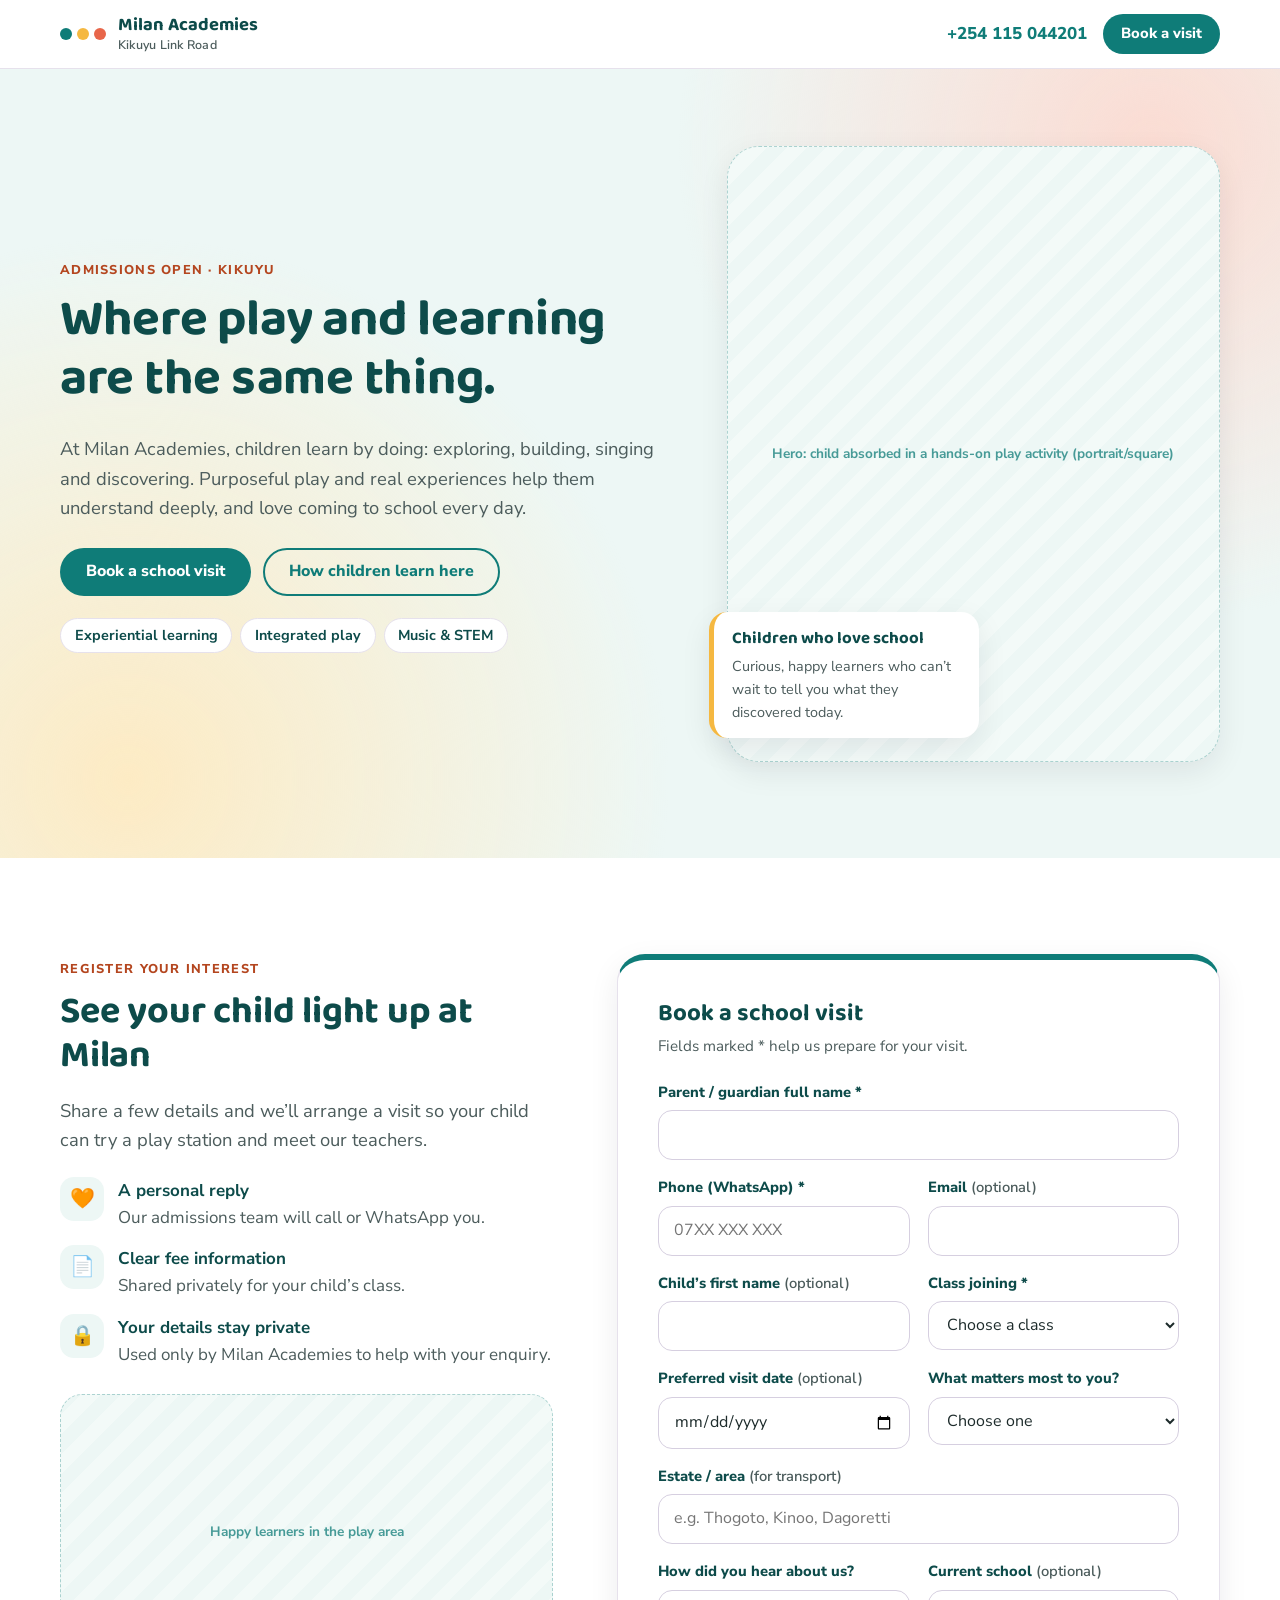
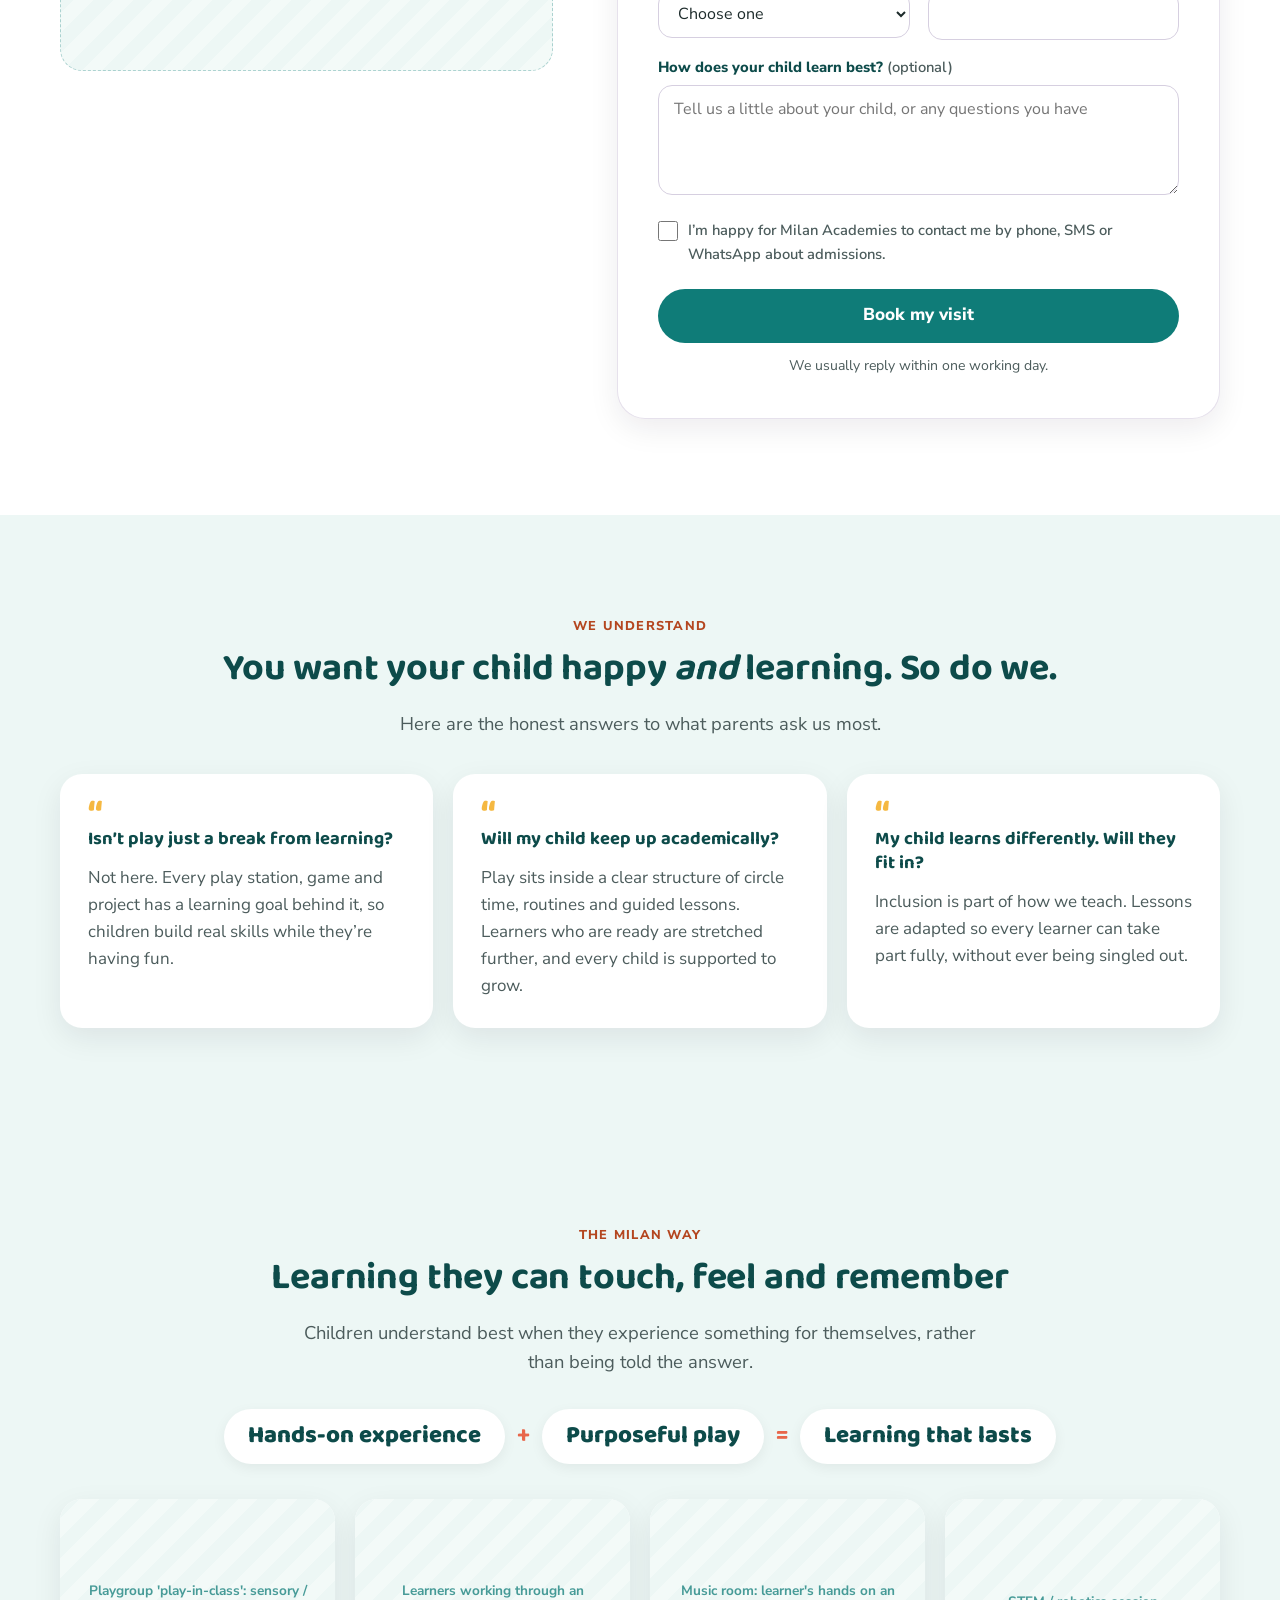
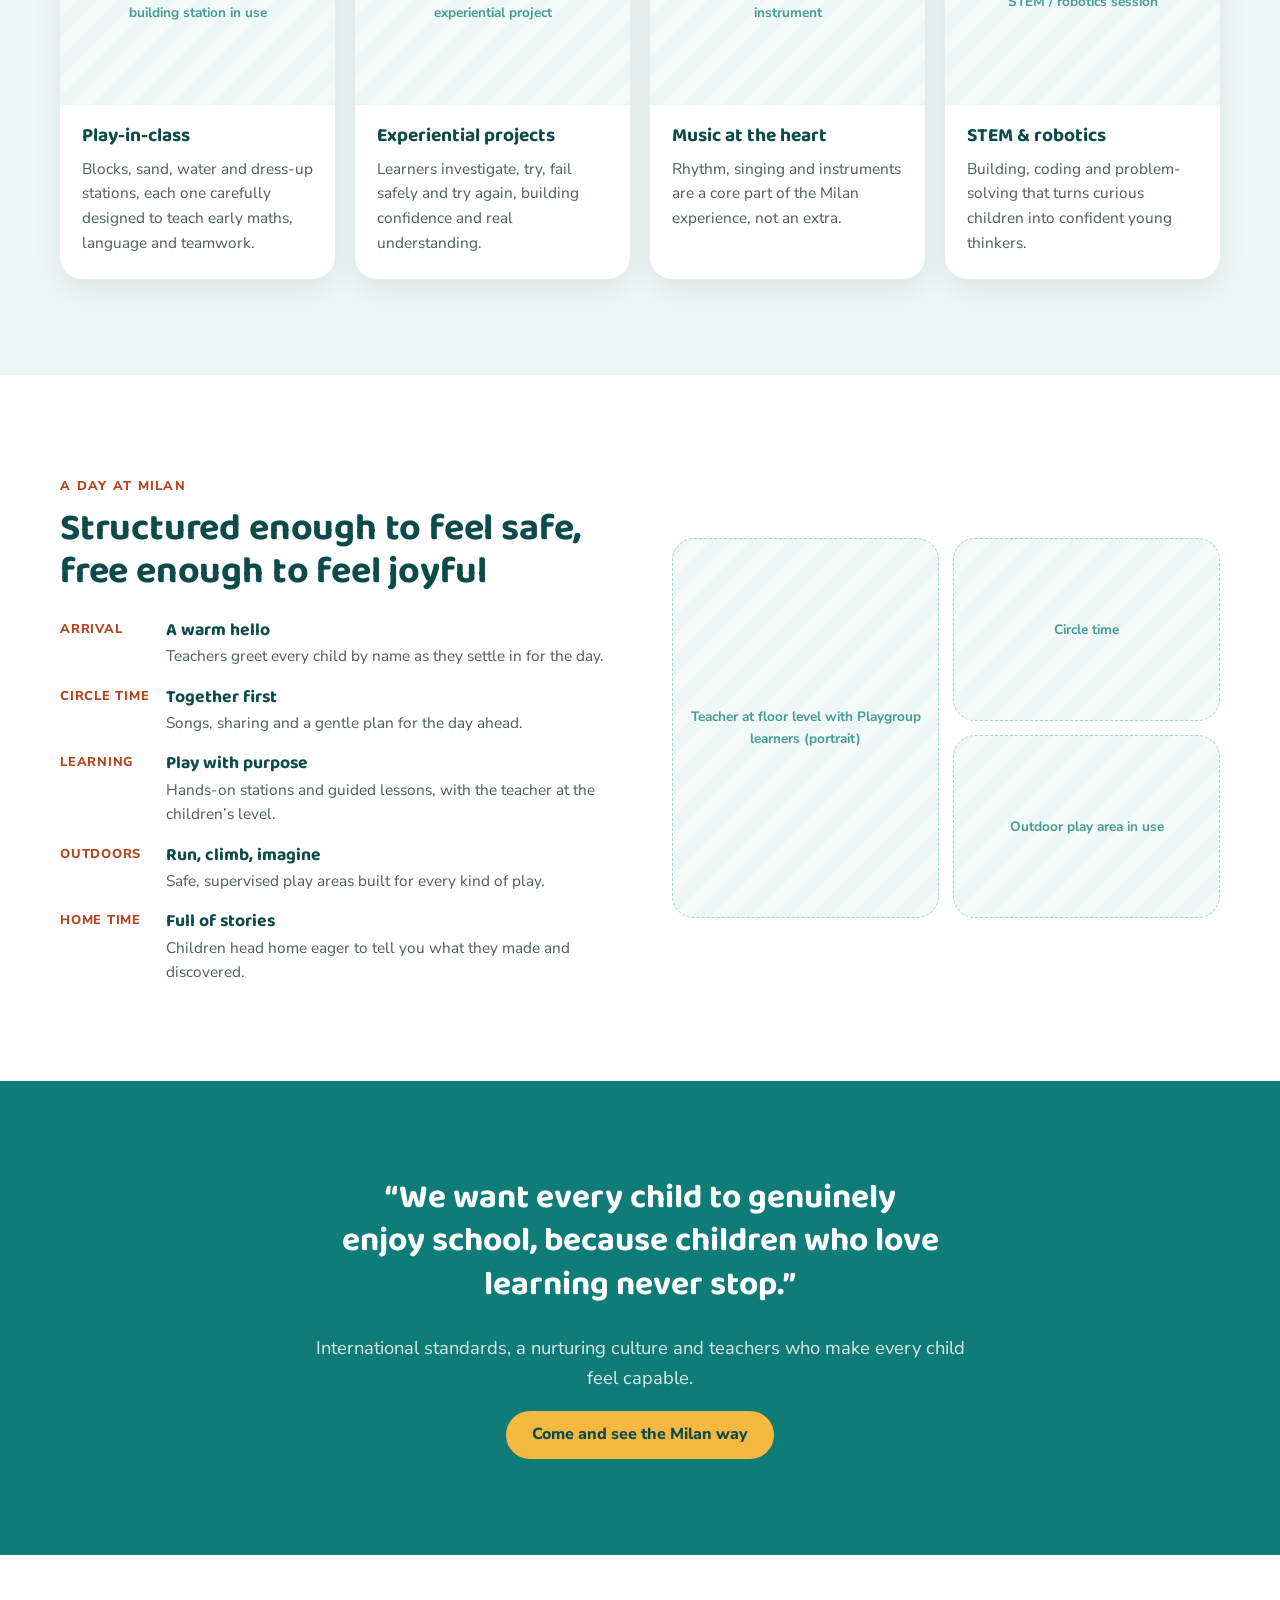
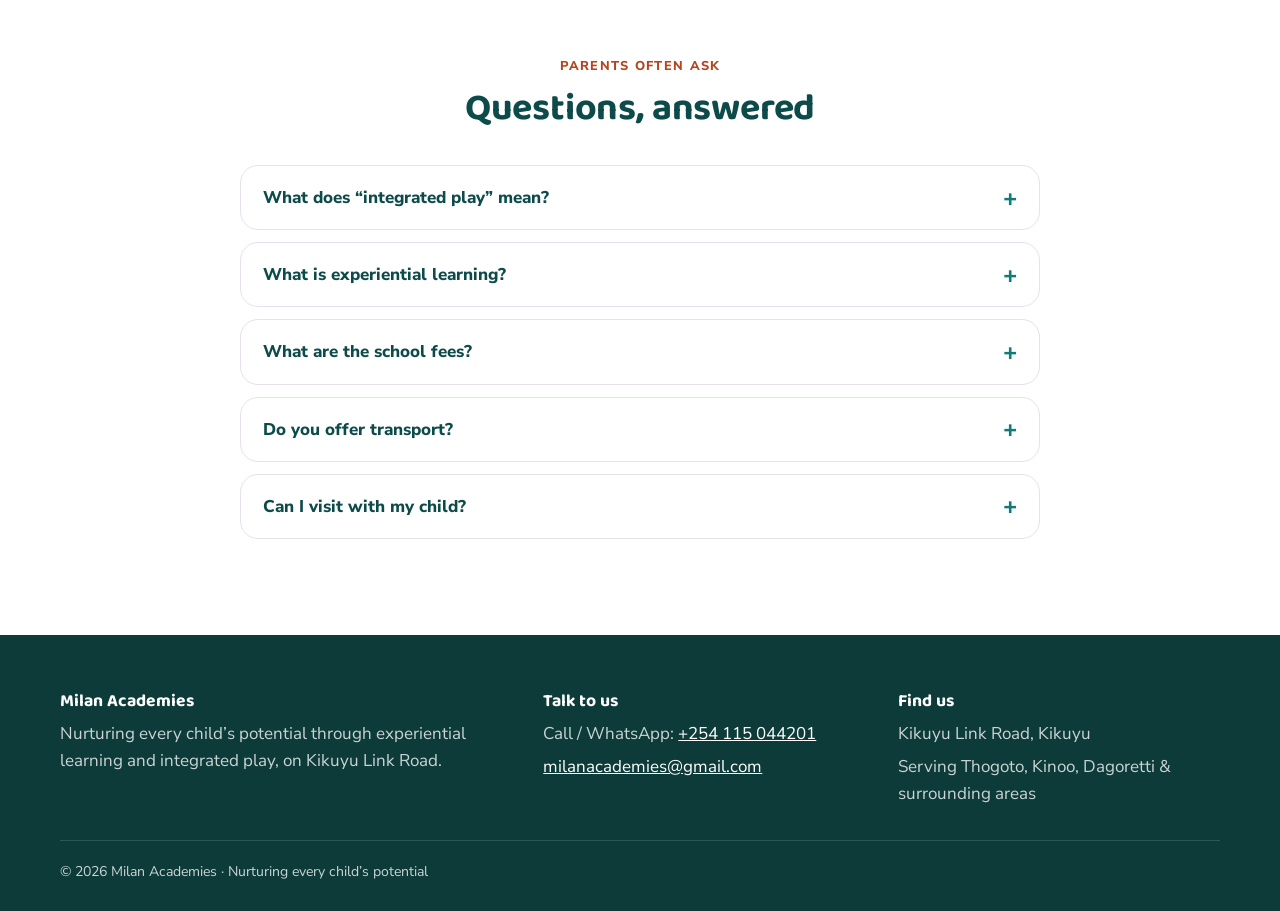
==== index.html @ 1c3ee59c "Add admissions landing and thank-you pages with Netlify Forms Landing page, thank-you page, shared s" ====
<!doctype html>
<html lang="en">
<head>
<meta charset="utf-8">
<meta name="viewport" content="width=device-width, initial-scale=1">
<title>Milan Academies Admissions</title>
<meta name="description" content="Milan Academies, Kikuyu: experiential learning and integrated play that help every child understand deeply and love school. Register your interest and book a visit.">
<meta property="og:title" content="Milan Academies · Where play and learning are the same thing">
<meta property="og:description" content="Hands-on, experiential learning, purposeful play, music and STEM in a safe, caring school on Kikuyu Link Road. Admissions open.">
<meta property="og:image" content="images/hero.jpg">
<link rel="preconnect" href="https://fonts.googleapis.com">
<link rel="preconnect" href="https://fonts.gstatic.com" crossorigin>
<link href="https://fonts.googleapis.com/css2?family=Baloo+2:wght@600;700;800&family=Nunito+Sans:wght@400;600;700;800&display=swap" rel="stylesheet">
<link rel="stylesheet" href="assets/landing.css">
<style>
  /* PROVISIONAL palette (no official Milan brand colours on file): calm teal + sunshine + coral.
     Swap these tokens once the school confirms its colours. */
  :root {
    --brand: #0F7C78; --brand-ink: #0D4B4A; --on-brand: #fff;
    --accent: #F5B841; --accent-ink: #B4461F; --on-accent: #0D4B4A;
    --coral: #E8664A;
    --soft: #EDF7F5; --hero-bg: radial-gradient(circle at 10% 90%, #FDEBC4 0, transparent 40%), radial-gradient(circle at 90% 10%, #FBDCD3 0, transparent 35%), #EDF7F5;
    --text: #1d2b2b; --muted: #4c5c5c; --foot-bg: #0d3b3a;
    --font-head: "Baloo 2", system-ui, sans-serif; --font-body: "Nunito Sans", system-ui, sans-serif;
  }
  h1, h2 { letter-spacing: -.005em; }
  .dots { display: flex; gap: 5px; }
  .dots i { width: 12px; height: 12px; border-radius: 50%; }
  .dots i:nth-child(1) { background: var(--brand); } .dots i:nth-child(2) { background: var(--accent); } .dots i:nth-child(3) { background: var(--coral); }
  .play-equation { display: flex; flex-wrap: wrap; align-items: center; justify-content: center; gap: 12px; margin: 2rem 0 0; font-family: var(--font-head); font-weight: 800; font-size: clamp(1.1rem, 2.4vw, 1.5rem); color: var(--brand-ink); }
  .play-equation span { background: #fff; border-radius: 999px; padding: .35em 1em; box-shadow: 0 4px 14px rgba(0,0,0,.06); }
  .play-equation b { color: var(--coral); }
  .day-list { list-style: none; padding: 0; margin: 1.4rem 0 0; display: grid; gap: 14px; }
  .day-list li { display: grid; grid-template-columns: 92px 1fr; gap: 14px; align-items: start; }
  .day-list .when { font-weight: 800; font-size: .8rem; letter-spacing: .06em; text-transform: uppercase; color: var(--accent-ink); padding-top: 3px; }
  .day-list strong { display: block; color: var(--brand-ink); font-family: var(--font-head); font-size: 1.1rem; }
  .day-list p { margin: 0; color: var(--muted); font-size: .96rem; }
</style>
<script>
  window.LANDING = {
    school: "Milan Academies",
    whatsapp: "254115044201",
    waIntro: "Hello Milan Academies, I have just registered my interest on your website and would like to book a school visit.",
    formEndpoint: "",          // optional: also copy each enquiry to a Google Sheet / Privyr webhook (Netlify Forms already stores them)
    metaPixelId: "",           // paste the Milan Meta Pixel ID here
    thankYouUrl: "thank-you.html",   // registrations go here after submitting
    campaign: "MILAN_LEAD_IF_AllSchool_PROS_OCT26"
  };
</script>
</head>
<body class="form-first">
<header class="topbar">
  <div class="wrap">
    <a class="brandmark" href="#top" aria-label="Milan Academies home">
      <!-- Replace with the official logo: <img src="images/logo.png" alt="Milan Academies"> -->
      <span class="dots" aria-hidden="true"><i></i><i></i><i></i></span>
      <span class="name">Milan Academies<small>Kikuyu Link Road</small></span>
    </a>
    <div class="top-actions">
      <a class="top-phone" href="tel:+254115044201">+254 115 044201</a>
      <a class="btn btn-primary btn-small" href="#register">Book a visit</a>
    </div>
  </div>
</header>

<main id="top">
  <!-- HERO -->
  <section class="hero">
    <div class="wrap hero-grid">
      <div>
        <span class="eyebrow">Admissions open · Kikuyu</span>
        <h1>Where play and learning are the same thing.</h1>
        <p class="lead">At Milan Academies, children learn by doing: exploring, building, singing and discovering. Purposeful play and real experiences help them understand deeply, and love coming to school every day.</p>
        <div class="hero-ctas">
          <a class="btn btn-primary" href="#register">Book a school visit</a>
          <a class="btn btn-ghost" href="#approach">How children learn here</a>
        </div>
        <ul class="chips">
          <li>Experiential learning</li>
          <li>Integrated play</li>
          <li>Music &amp; STEM</li>
        </ul>
      </div>
      <div class="hero-media">
        <figure class="slot" data-slot="hero" data-label="Hero: child absorbed in a hands-on play activity (portrait/square)"></figure>
        <div class="hero-badge"><strong>Children who love school</strong>Curious, happy learners who can’t wait to tell you what they discovered today.</div>
      </div>
    </div>
  </section>

  <!-- REGISTER -->
  <section class="register" id="register">
    <div class="wrap register-grid">
      <div class="register-aside">
        <span class="eyebrow">Register your interest</span>
        <h2>See your child light up at Milan</h2>
        <p class="lead">Share a few details and we’ll arrange a visit so your child can try a play station and meet our teachers.</p>
        <ul class="assure">
          <li><span class="ic">🧡</span><div><b>A personal reply</b>Our admissions team will call or WhatsApp you.</div></li>
          <li><span class="ic">📄</span><div><b>Clear fee information</b>Shared privately for your child’s class.</div></li>
          <li><span class="ic">🔒</span><div><b>Your details stay private</b>Used only by Milan Academies to help with your enquiry.</div></li>
        </ul>
        <figure class="slot slot-wide" data-slot="register-side" data-label="Happy learners in the play area"></figure>
      </div>

      <div class="form-card">
        <form name="milan-admissions" method="POST" action="/thank-you.html" data-netlify="true" netlify-honeypot="website" data-register novalidate>
          <input type="hidden" name="form-name" value="milan-admissions">
          <input type="hidden" name="campaign">
          <input type="hidden" name="page_url">
          <input type="hidden" name="utm_source">
          <input type="hidden" name="utm_medium">
          <input type="hidden" name="utm_campaign">
          <input type="hidden" name="utm_content">
          <input type="hidden" name="utm_term">
          <input type="hidden" name="fbclid">
          <h3>Book a school visit</h3>
          <p class="sub">Fields marked * help us prepare for your visit.</p>
          <div class="fgrid">
            <div class="field full">
              <label for="parent_name">Parent / guardian full name *</label>
              <input id="parent_name" name="parent_name" type="text" autocomplete="name" required data-summary="Parent">
              <div class="err">Please tell us your name.</div>
            </div>
            <div class="field">
              <label for="phone">Phone (WhatsApp) *</label>
              <input id="phone" name="phone" type="tel" autocomplete="tel" placeholder="07XX XXX XXX" required data-summary="Phone">
              <div class="err">Please enter a valid phone number.</div>
            </div>
            <div class="field">
              <label for="email">Email <span class="opt">(optional)</span></label>
              <input id="email" name="email" type="email" autocomplete="email">
              <div class="err">Please check your email address.</div>
            </div>
            <div class="field">
              <label for="child_name">Child’s first name <span class="opt">(optional)</span></label>
              <input id="child_name" name="child_name" type="text" data-summary="Child">
            </div>
            <div class="field">
              <label for="grade">Class joining *</label>
              <select id="grade" name="grade" required data-summary="Class">
                <option value="">Choose a class</option>
                <optgroup label="Early Years"><option>Playgroup</option><option>PP1</option><option>PP2</option></optgroup>
                <optgroup label="Primary"><option>Grade 1</option><option>Grade 2</option><option>Grade 3</option><option>Grade 4</option><option>Grade 5</option><option>Grade 6</option></optgroup>
                <option>Not sure yet, please advise</option>
              </select>
              <div class="err">Please choose a class.</div>
            </div>
            <div class="field">
              <label for="visit_date">Preferred visit date <span class="opt">(optional)</span></label>
              <input id="visit_date" name="visit_date" type="date" data-summary="Visit date">
            </div>
            <div class="field">
              <label for="interest">What matters most to you?</label>
              <select id="interest" name="interest" data-summary="Interested in">
                <option value="">Choose one</option>
                <option>Play-based early years</option><option>Experiential learning</option><option>Music</option><option>STEM &amp; robotics</option><option>Inclusion &amp; support</option><option>Stretching an advanced learner</option>
              </select>
            </div>
            <div class="field full">
              <label for="area">Estate / area <span class="opt">(for transport)</span></label>
              <input id="area" name="area" type="text" placeholder="e.g. Thogoto, Kinoo, Dagoretti" data-summary="Area">
            </div>
            <div class="field">
              <label for="heard">How did you hear about us?</label>
              <select id="heard" name="heard"><option value="">Choose one</option><option>Facebook</option><option>Instagram</option><option>WhatsApp</option><option>A friend or family</option><option>Drove past the school</option><option>Other</option></select>
            </div>
            <div class="field">
              <label for="current_school">Current school <span class="opt">(optional)</span></label>
              <input id="current_school" name="current_school" type="text">
            </div>
            <div class="field full">
              <label for="notes">How does your child learn best? <span class="opt">(optional)</span></label>
              <textarea id="notes" name="notes" placeholder="Tell us a little about your child, or any questions you have"></textarea>
            </div>
            <div class="hp" aria-hidden="true"><label>Leave empty<input type="text" name="website" tabindex="-1" autocomplete="off"></label></div>
            <div class="field full">
              <label class="consent"><input type="checkbox" name="consent" value="yes" required> <span>I’m happy for Milan Academies to contact me by phone, SMS or WhatsApp about admissions.</span></label>
              <div class="err">Please tick this so we can get back to you.</div>
            </div>
            <div class="full">
              <button class="btn btn-primary" type="submit">Book my visit</button>
              <p class="form-note">We usually reply within one working day.</p>
            </div>
          </div>
        </form>
        <div class="thanks" role="status">
          <div class="big">🌟</div>
          <h3>Thank you<span data-thanks-name></span>!</h3>
          <p>Your details have reached Milan Academies. Our admissions team will call or WhatsApp you soon to arrange your visit.</p>
          <p>Prefer to chat right away?</p>
          <a class="btn btn-wa" data-wa-continue href="https://wa.me/254115044201" target="_blank" rel="noopener">Continue on WhatsApp</a>
        </div>
      </div>
    </div>
  </section>

  <!-- WE HEAR YOU -->
  <section class="hear">
    <div class="wrap">
      <div class="center">
        <span class="eyebrow">We understand</span>
        <h2>You want your child happy <em>and</em> learning. So do we.</h2>
        <p class="lead">Here are the honest answers to what parents ask us most.</p>
      </div>
      <div class="hear-grid">
        <div class="worry">
          <div class="q">Isn’t play just a break from learning?</div>
          <p>Not here. Every play station, game and project has a learning goal behind it, so children build real skills while they’re having fun.</p>
        </div>
        <div class="worry">
          <div class="q">Will my child keep up academically?</div>
          <p>Play sits inside a clear structure of circle time, routines and guided lessons. Learners who are ready are stretched further, and every child is supported to grow.</p>
        </div>
        <div class="worry">
          <div class="q">My child learns differently. Will they fit in?</div>
          <p>Inclusion is part of how we teach. Lessons are adapted so every learner can take part fully, without ever being singled out.</p>
        </div>
      </div>
    </div>
  </section>

  <!-- APPROACH -->
  <section class="features" id="approach">
    <div class="wrap">
      <div class="center">
        <span class="eyebrow">The Milan way</span>
        <h2>Learning they can touch, feel and remember</h2>
        <p class="lead">Children understand best when they experience something for themselves, rather than being told the answer.</p>
        <div class="play-equation"><span>Hands-on experience</span><b>+</b><span>Purposeful play</span><b>=</b><span>Learning that lasts</span></div>
      </div>
      <div class="feature-grid" style="--cols:4">
        <article class="feature">
          <figure class="slot" data-slot="feature-play-in-class" data-label="Playgroup 'play-in-class': sensory / building station in use"></figure>
          <div class="body"><h3>Play-in-class</h3><p>Blocks, sand, water and dress-up stations, each one carefully designed to teach early maths, language and teamwork.</p></div>
        </article>
        <article class="feature">
          <figure class="slot" data-slot="feature-experiential" data-label="Learners working through an experiential project"></figure>
          <div class="body"><h3>Experiential projects</h3><p>Learners investigate, try, fail safely and try again, building confidence and real understanding.</p></div>
        </article>
        <article class="feature">
          <figure class="slot" data-slot="feature-music" data-label="Music room: learner's hands on an instrument"></figure>
          <div class="body"><h3>Music at the heart</h3><p>Rhythm, singing and instruments are a core part of the Milan experience, not an extra.</p></div>
        </article>
        <article class="feature">
          <figure class="slot" data-slot="feature-stem" data-label="STEM / robotics session"></figure>
          <div class="body"><h3>STEM &amp; robotics</h3><p>Building, coding and problem-solving that turns curious children into confident young thinkers.</p></div>
        </article>
      </div>
    </div>
  </section>

  <!-- A DAY AT MILAN -->
  <section>
    <div class="wrap split">
      <div>
        <span class="eyebrow">A day at Milan</span>
        <h2>Structured enough to feel safe, free enough to feel joyful</h2>
        <ul class="day-list">
          <li><span class="when">Arrival</span><div><strong>A warm hello</strong><p>Teachers greet every child by name as they settle in for the day.</p></div></li>
          <li><span class="when">Circle time</span><div><strong>Together first</strong><p>Songs, sharing and a gentle plan for the day ahead.</p></div></li>
          <li><span class="when">Learning</span><div><strong>Play with purpose</strong><p>Hands-on stations and guided lessons, with the teacher at the children’s level.</p></div></li>
          <li><span class="when">Outdoors</span><div><strong>Run, climb, imagine</strong><p>Safe, supervised play areas built for every kind of play.</p></div></li>
          <li><span class="when">Home time</span><div><strong>Full of stories</strong><p>Children head home eager to tell you what they made and discovered.</p></div></li>
        </ul>
      </div>
      <div class="mosaic">
        <figure class="slot" data-slot="day-teacher-floor" data-label="Teacher at floor level with Playgroup learners (portrait)"></figure>
        <figure class="slot" data-slot="day-circle" data-label="Circle time"></figure>
        <figure class="slot" data-slot="day-outdoor" data-label="Outdoor play area in use"></figure>
      </div>
    </div>
  </section>

  <!-- TRUST BAND -->
  <section class="band center">
    <div class="wrap">
      <p class="promise">“We want every child to genuinely enjoy school, because children who love learning never stop.”</p>
      <p class="lead" style="margin-inline:auto">International standards, a nurturing culture and teachers who make every child feel capable.</p>
      <a class="btn btn-accent" href="#register">Come and see the Milan way</a>
    </div>
  </section>

  <!-- FAQ -->
  <section>
    <div class="wrap">
      <div class="center"><span class="eyebrow">Parents often ask</span><h2>Questions, answered</h2></div>
      <div class="faq">
        <details><summary>What does “integrated play” mean?</summary><p>Play isn’t separate from lessons. It’s how lessons happen, especially in the early years. A sand table teaches measuring, a building corner teaches shapes and teamwork, and a pretend shop teaches numbers and language.</p></details>
        <details><summary>What is experiential learning?</summary><p>Learners work through real tasks and projects themselves instead of just being told the answer. They remember more, think more independently and grow in confidence.</p></details>
        <details><summary>What are the school fees?</summary><p>Our fee structure varies by class and is shared directly with parents. Tell us the class your child is joining in the form, or call/WhatsApp +254 115 044201.</p></details>
        <details><summary>Do you offer transport?</summary><p>Share your estate in Thogoto, Kinoo, Dagoretti or nearby, and we’ll confirm whether our transport covers your route, plus the charges.</p></details>
        <details><summary>Can I visit with my child?</summary><p>Yes, please do! Choose a date in the form or call +254 115 044201. Your child is welcome to join a play station while you talk with our teachers.</p></details>
      </div>
    </div>
  </section>
</main>

<footer class="foot">
  <div class="wrap foot-grid">
    <div>
      <h3>Milan Academies</h3>
      <p>Nurturing every child’s potential through experiential learning and integrated play, on Kikuyu Link Road.</p>
    </div>
    <div>
      <h3>Talk to us</h3>
      <ul>
        <li>Call / WhatsApp: <a href="tel:+254115044201">+254 115 044201</a></li>
        <li><a href="mailto:milanacademies@gmail.com">milanacademies@gmail.com</a></li>
      </ul>
    </div>
    <div>
      <h3>Find us</h3>
      <ul>
        <li>Kikuyu Link Road, Kikuyu</li>
        <li>Serving Thogoto, Kinoo, Dagoretti &amp; surrounding areas</li>
      </ul>
    </div>
  </div>
  <div class="wrap small">© <span data-year></span> Milan Academies · Nurturing every child’s potential</div>
</footer>

<div class="sticky-cta">
  <a class="btn btn-wa" href="https://wa.me/254115044201?text=Hello%20Milan%20Academies%2C%20I%27d%20like%20to%20ask%20about%20admissions" target="_blank" rel="noopener">WhatsApp</a>
  <a class="btn btn-primary" href="#register">Book a visit</a>
</div>

<script src="assets/landing.js"></script>
</body>
</html>
---- assets/landing.css ----
/* =========================================================
   SCHOOL ADMISSIONS LANDING — SHARED STYLES
   Each page sets its own palette tokens in a <style> block;
   the values below are only fallbacks.
   ========================================================= */
:root {
  --brand: #1f4e79; --brand-ink: #12304b; --on-brand: #fff;
  --accent: #f2b33d; --accent-ink: #8a5a00; --on-accent: #12304b;
  --soft: #f1f5f9; --hero-bg: var(--soft);
  --text: #1f2933; --muted: #52606d; --foot-bg: #12304b;
  --wa: #1fa855; --wa-ink: #fff;
  --line: #e6e1ec; --danger: #c0392b;
  --radius: 22px; --shadow: 0 10px 30px rgba(20, 10, 40, .08);
  --font-head: Georgia, serif; --font-body: system-ui, sans-serif;
}

*, *::before, *::after { box-sizing: border-box; }
html { scroll-behavior: smooth; -webkit-text-size-adjust: 100%; }
body {
  margin: 0; background: #fff; color: var(--text);
  font: 400 1.0625rem/1.6 var(--font-body);
}
img { max-width: 100%; display: block; }
a { color: var(--brand); }
h1, h2, h3 { font-family: var(--font-head); color: var(--brand-ink); line-height: 1.15; margin: 0 0 .5em; }
h1 { font-size: clamp(2rem, 5vw, 3.2rem); }
h2 { font-size: clamp(1.6rem, 3.6vw, 2.35rem); }
h3 { font-size: 1.2rem; }
p { margin: 0 0 1em; }
[hidden] { display: none !important; }
:focus-visible { outline: 3px solid var(--accent); outline-offset: 2px; }

.wrap { width: min(1160px, 100% - 32px); margin-inline: auto; }
section { padding: clamp(56px, 8vw, 96px) 0; }
.center { text-align: center; }
.center .lead { margin-inline: auto; }
.eyebrow {
  display: inline-block; margin-bottom: .8rem;
  font: 800 .8rem/1.2 var(--font-body); letter-spacing: .1em; text-transform: uppercase;
  color: var(--accent-ink);
}
.lead { font-size: 1.15rem; color: var(--muted); max-width: 62ch; }
.small { font-size: .88rem; }

/* ---------- Buttons ---------- */
.btn {
  display: inline-flex; align-items: center; justify-content: center; gap: .5em;
  min-height: 48px; padding: .75em 1.5em; border: 2px solid transparent; border-radius: 999px;
  font: 800 1rem/1.2 var(--font-body); text-decoration: none; cursor: pointer;
  transition: transform .15s ease, box-shadow .15s ease, background-color .15s ease;
}
.btn:hover { transform: translateY(-1px); box-shadow: 0 6px 18px rgba(0,0,0,.12); }
.btn:disabled { opacity: .65; cursor: progress; transform: none; box-shadow: none; }
.btn-primary { background: var(--brand); color: var(--on-brand); }
.btn-primary:hover { background: var(--brand-ink); }
.btn-accent { background: var(--accent); color: var(--on-accent); }
.btn-ghost { background: transparent; color: var(--brand); border-color: currentColor; }
.btn-wa { background: var(--wa); color: var(--wa-ink); }
.btn-wa::before {
  content: ""; width: 1.15em; height: 1.15em; flex: none;
  background: currentColor;
  -webkit-mask: url("data:image/svg+xml,%3Csvg xmlns='http://www.w3.org/2000/svg' viewBox='0 0 24 24'%3E%3Cpath d='M12 2a10 10 0 0 0-8.6 15.1L2 22l5-1.3A10 10 0 1 0 12 2zm5.3 14.1c-.2.6-1.3 1.2-1.8 1.2-.5.1-1 .1-3.3-.8-2.8-1.1-4.5-3.9-4.7-4.1-.1-.2-1.1-1.5-1.1-2.8s.7-2 1-2.3c.2-.3.5-.3.7-.3h.5c.2 0 .4 0 .6.5l.9 2.1c.1.2.1.4 0 .5l-.4.6-.4.4c-.1.1-.3.3-.1.6.2.3.8 1.3 1.7 2.1 1.2 1 2.1 1.4 2.4 1.5.3.1.5.1.6-.1l.9-1c.2-.3.4-.2.6-.1l2 1c.3.1.5.2.5.3.1.2.1.7-.1 1.3z'/%3E%3C/svg%3E") center / contain no-repeat;
          mask: url("data:image/svg+xml,%3Csvg xmlns='http://www.w3.org/2000/svg' viewBox='0 0 24 24'%3E%3Cpath d='M12 2a10 10 0 0 0-8.6 15.1L2 22l5-1.3A10 10 0 1 0 12 2zm5.3 14.1c-.2.6-1.3 1.2-1.8 1.2-.5.1-1 .1-3.3-.8-2.8-1.1-4.5-3.9-4.7-4.1-.1-.2-1.1-1.5-1.1-2.8s.7-2 1-2.3c.2-.3.5-.3.7-.3h.5c.2 0 .4 0 .6.5l.9 2.1c.1.2.1.4 0 .5l-.4.6-.4.4c-.1.1-.3.3-.1.6.2.3.8 1.3 1.7 2.1 1.2 1 2.1 1.4 2.4 1.5.3.1.5.1.6-.1l.9-1c.2-.3.4-.2.6-.1l2 1c.3.1.5.2.5.3.1.2.1.7-.1 1.3z'/%3E%3C/svg%3E") center / contain no-repeat;
}
.btn-small { min-height: 40px; padding: .5em 1.1em; font-size: .92rem; }

/* ---------- Top bar ---------- */
.topbar {
  position: sticky; top: 0; z-index: 50;
  background: rgba(255,255,255,.94); backdrop-filter: saturate(1.4) blur(8px);
  border-bottom: 1px solid var(--line);
}
.topbar .wrap { display: flex; align-items: center; justify-content: space-between; gap: 16px; min-height: 68px; }
.brandmark { display: flex; align-items: center; gap: 12px; text-decoration: none; color: var(--brand-ink); }
.brandmark img { height: 44px; width: auto; }
.brandmark .name { font: 700 1.15rem/1.1 var(--font-head); }
.brandmark .name small { display: block; margin-top: 3px; font: 600 .78rem/1.2 var(--font-body); color: var(--muted); letter-spacing: .02em; }
.top-actions { display: flex; align-items: center; gap: 16px; }
.top-phone { font-weight: 800; text-decoration: none; white-space: nowrap; }

/* ---------- Hero ---------- */
.hero { background: var(--hero-bg); padding-top: clamp(40px, 6vw, 80px); }
.hero-grid { display: grid; grid-template-columns: 1.1fr .9fr; gap: clamp(28px, 5vw, 64px); align-items: center; }
.hero-ctas { display: flex; flex-wrap: wrap; gap: 12px; margin: 1.6rem 0 1.4rem; }
.chips { list-style: none; padding: 0; margin: 0; display: flex; flex-wrap: wrap; gap: 8px; }
.chips li {
  background: #fff; border: 1px solid var(--line); border-radius: 999px;
  padding: .35em .95em; font-weight: 700; font-size: .9rem; color: var(--brand-ink);
}
.hero-media { position: relative; }
.hero-media .slot { aspect-ratio: 4 / 5; border-radius: 32px; box-shadow: var(--shadow); }
.hero-badge {
  position: absolute; left: -18px; bottom: 24px; max-width: 270px;
  background: #fff; border-radius: 18px; padding: 14px 18px; box-shadow: var(--shadow);
  font-size: .9rem; color: var(--muted); border-left: 5px solid var(--accent);
}
.hero-badge strong { display: block; color: var(--brand-ink); font-family: var(--font-head); font-size: 1.05rem; margin-bottom: 2px; }

/* ---------- Photo slots ---------- */
.slot {
  position: relative; margin: 0; overflow: hidden; border-radius: var(--radius);
  aspect-ratio: 4 / 3; background:
    repeating-linear-gradient(135deg, transparent 0 14px, rgba(255,255,255,.35) 14px 28px),
    var(--soft);
  border: 1px dashed color-mix(in srgb, var(--brand) 30%, transparent);
}
.slot::before {
  content: attr(data-label); position: absolute; inset: 0; display: grid; place-items: center;
  padding: 16px; text-align: center; font-size: .85rem; font-weight: 700; color: var(--brand);
  opacity: .75;
}
.slot img { position: absolute; inset: 0; width: 100%; height: 100%; object-fit: cover; }
.slot.has-img { border: 0; background: var(--soft); }
.slot.has-img::before { content: none; }
.slot-wide { aspect-ratio: 16 / 9; margin-top: 1.6rem; }

/* ---------- Register ---------- */
.register { background: #fff; }
.register-grid { display: grid; grid-template-columns: .9fr 1.1fr; gap: clamp(28px, 5vw, 64px); align-items: start; }
.assure { list-style: none; padding: 0; margin: 1.4rem 0 0; display: grid; gap: 14px; }
.assure li { display: flex; gap: 14px; align-items: flex-start; color: var(--muted); }
.assure .ic {
  flex: none; width: 44px; height: 44px; display: grid; place-items: center;
  background: var(--soft); border-radius: 14px; font-size: 1.25rem;
}
.assure b { display: block; color: var(--brand-ink); }

.form-card {
  background: #fff; border: 1.5px solid var(--line); border-radius: 28px;
  padding: clamp(22px, 4vw, 40px); box-shadow: var(--shadow);
  border-top: 6px solid var(--brand);
}
.form-card h3 { font-size: 1.5rem; margin-bottom: .25em; }
.form-card .sub { color: var(--muted); font-size: .95rem; margin-bottom: 1.4rem; }
.fgrid { display: grid; grid-template-columns: 1fr 1fr; gap: 16px 18px; }
.fgrid .full { grid-column: 1 / -1; }
.field { margin: 0; padding: 0; border: 0; min-width: 0; }
.field label, .field legend { display: block; font-weight: 800; font-size: .92rem; color: var(--brand-ink); margin-bottom: 6px; padding: 0; }
.opt { font-weight: 600; color: var(--muted); }
.field input:not([type=radio]):not([type=checkbox]), .field select, .field textarea {
  width: 100%; min-height: 48px; padding: .7em .9em;
  font: inherit; font-size: 1rem; color: var(--text);
  background: #fff; border: 1.5px solid #d6cfe0; border-radius: 14px;
  transition: border-color .15s ease, box-shadow .15s ease;
}
.field textarea { min-height: 110px; resize: vertical; }
.field input:focus, .field select:focus, .field textarea:focus {
  outline: none; border-color: var(--brand);
  box-shadow: 0 0 0 4px color-mix(in srgb, var(--brand) 18%, transparent);
}
.err { display: none; margin-top: 6px; color: var(--danger); font-size: .85rem; font-weight: 700; }
.field.invalid .err { display: block; }
.field.invalid input:not([type=radio]):not([type=checkbox]), .field.invalid select { border-color: var(--danger); }
.choice-row { display: grid; grid-template-columns: repeat(3, 1fr); gap: 10px; }
.choice { position: relative; margin: 0 !important; cursor: pointer; }
.choice input { position: absolute; opacity: 0; inset: 0; cursor: pointer; }
.choice span {
  display: block; height: 100%; padding: 12px 14px; border: 1.5px solid #d6cfe0; border-radius: 14px;
  font-weight: 800; color: var(--brand-ink); transition: border-color .15s, background-color .15s;
}
.choice small { display: block; font-weight: 600; font-size: .8rem; color: var(--muted); }
.choice input:checked + span { border-color: var(--brand); background: var(--soft); box-shadow: inset 0 0 0 1px var(--brand); }
.choice input:focus-visible + span { outline: 3px solid var(--accent); outline-offset: 2px; }
.field.invalid .choice span { border-color: var(--danger); }
.consent { display: flex !important; gap: 10px; align-items: flex-start; font-weight: 600 !important; color: var(--muted) !important; cursor: pointer; }
.consent input { width: 20px; height: 20px; margin: 2px 0 0; flex: none; accent-color: var(--brand); }
.hp { position: absolute !important; left: -10000px; width: 1px; height: 1px; overflow: hidden; }
.form-card button[type=submit] { width: 100%; min-height: 54px; font-size: 1.08rem; }
.form-note { margin: .8rem 0 0; text-align: center; font-size: .88rem; color: var(--muted); }
.form-error {
  margin: 0 0 1rem; padding: 12px 14px; border-radius: 12px;
  background: #fdecea; color: #8e2a1f; font-weight: 700; font-size: .92rem;
}
.thanks { display: none; text-align: center; padding: 12px 0; }
.form-card.sent form { display: none; }
.form-card.sent .thanks { display: block; }
.thanks .big { font-size: 3rem; line-height: 1; margin-bottom: .6rem; }
.thanks p { color: var(--muted); }

/* ---------- Worries ---------- */
.hear { background: var(--soft); }
.hear-grid { display: grid; grid-template-columns: repeat(3, 1fr); gap: 20px; margin-top: 2.2rem; }
.worry { background: #fff; border-radius: var(--radius); padding: 28px; box-shadow: var(--shadow); }
.worry .q { font: 700 1.15rem/1.3 var(--font-head); color: var(--brand-ink); margin-bottom: .7rem; }
.worry .q::before { content: "“"; display: block; font-size: 2.4rem; line-height: .7; color: var(--accent); }
.worry p { margin: 0; color: var(--muted); }

/* ---------- Feature cards ---------- */
.features { background: var(--soft); }
.feature-grid { display: grid; grid-template-columns: repeat(var(--cols, 3), 1fr); gap: 20px; margin-top: 2.2rem; }
.feature { background: #fff; border-radius: var(--radius); overflow: hidden; box-shadow: var(--shadow); display: flex; flex-direction: column; }
.feature .slot { border-radius: 0; border: 0; }
.feature .body { padding: 20px 22px 24px; }
.feature .body p { margin: 0; color: var(--muted); font-size: .96rem; }
.feature .tag {
  display: inline-block; margin-bottom: .6rem; padding: 3px 10px; border-radius: 999px;
  background: var(--soft); color: var(--brand); font-weight: 800; font-size: .74rem; letter-spacing: .08em; text-transform: uppercase;
}

/* ---------- Split + mosaic ---------- */
.split { display: grid; grid-template-columns: 1fr 1fr; gap: clamp(28px, 5vw, 64px); align-items: center; }
.ticks { list-style: none; padding: 0; margin: 1.4rem 0 0; display: grid; gap: 14px; }
.ticks li { position: relative; padding-left: 38px; color: var(--muted); }
.ticks li::before {
  content: "✓"; position: absolute; left: 0; top: 1px; width: 26px; height: 26px; display: grid; place-items: center;
  border-radius: 50%; background: var(--brand); color: var(--on-brand); font-weight: 800; font-size: .85rem;
}
.ticks strong { color: var(--brand-ink); }
.mosaic { display: grid; grid-template-columns: 1fr 1fr; grid-template-rows: 1fr 1fr; gap: 14px; }
.mosaic .slot { aspect-ratio: auto; min-height: 180px; }
.mosaic .slot:first-child { grid-row: 1 / 3; min-height: 380px; }

/* ---------- Steps ---------- */
.steps { display: grid; grid-template-columns: repeat(4, 1fr); gap: 20px; margin-top: 2.2rem; counter-reset: step; }
.steps.next-steps { grid-template-columns: repeat(3, 1fr); }
.step { position: relative; background: #fff; border: 1.5px solid var(--line); border-radius: var(--radius); padding: 26px 24px; }
.step .time {
  display: inline-block; margin-bottom: .7rem; padding: 3px 12px; border-radius: 999px;
  background: var(--accent); color: var(--on-accent); font-weight: 800; font-size: .8rem;
}
.step p { margin: 0; color: var(--muted); font-size: .96rem; }

/* ---------- FAQ ---------- */
.faq { max-width: 800px; margin: 2.2rem auto 0; display: grid; gap: 12px; }
.faq details { background: #fff; border: 1.5px solid var(--line); border-radius: 18px; padding: 0 22px; }
.faq details[open] { border-color: var(--brand); }
.faq summary {
  list-style: none; cursor: pointer; padding: 18px 32px 18px 0; position: relative;
  font-weight: 800; color: var(--brand-ink);
}
.faq summary::-webkit-details-marker { display: none; }
.faq summary::after { content: "+"; position: absolute; right: 0; top: 50%; transform: translateY(-50%); font-size: 1.5rem; color: var(--brand); }
.faq details[open] summary::after { content: "–"; }
.faq details p { color: var(--muted); padding-bottom: 18px; margin: 0; }

/* ---------- Band ---------- */
.band { background: var(--brand); color: var(--on-brand); }
.band .lead { color: color-mix(in srgb, var(--on-brand) 85%, transparent); }
.promise { font: 700 clamp(1.4rem, 3.4vw, 2.1rem)/1.3 var(--font-head); max-width: 30ch; margin: 0 auto 1.6rem; }

/* ---------- Thank-you page ---------- */
.thanks-hero .tick-badge {
  width: 64px; height: 64px; display: grid; place-items: center; margin-bottom: 1.2rem;
  border-radius: 50%; background: var(--wa); color: #fff; font-size: 2rem; font-weight: 800;
  box-shadow: 0 8px 22px rgba(31,168,85,.35);
}

/* ---------- Footer ---------- */
.foot { background: var(--foot-bg); color: rgba(255,255,255,.78); padding: 56px 0 28px; }
.foot h3 { color: #fff; font-size: 1.1rem; }
.foot a { color: #fff; }
.foot ul { list-style: none; padding: 0; margin: 0; display: grid; gap: 6px; }
.foot-grid { display: grid; grid-template-columns: 1.4fr 1fr 1fr; gap: 32px; margin-bottom: 32px; }
.foot .small { border-top: 1px solid rgba(255,255,255,.14); padding-top: 20px; }

/* ---------- Sticky mobile CTA ---------- */
.sticky-cta { display: none; }

/* ---------- Responsive ---------- */
@media (max-width: 960px) {
  .feature-grid { grid-template-columns: repeat(2, 1fr); }
  .steps { grid-template-columns: repeat(2, 1fr); }
  .hear-grid { grid-template-columns: 1fr; }
}
@media (max-width: 820px) {
  .hero-grid, .register-grid, .split { grid-template-columns: 1fr; }
  .hero-media .slot { aspect-ratio: 4 / 3; }
  .hero-badge { left: 12px; bottom: -18px; }
  .hero-media { margin-bottom: 18px; }
  .foot-grid { grid-template-columns: 1fr; }
  /* Paid traffic lands on phones: put the form above the reassurance copy. */
  .form-first .register-grid .form-card { order: -1; }
  .form-first .register-aside .slot-wide { display: none; }
}
@media (max-width: 720px) {
  body:not([data-page=thanks]) { padding-bottom: 76px; }
  .top-phone { display: none; }
  .fgrid, .steps, .steps.next-steps, .feature-grid { grid-template-columns: 1fr; }
  .choice-row { grid-template-columns: 1fr; }
  .mosaic .slot:first-child { min-height: 280px; }
  .sticky-cta {
    position: fixed; left: 0; right: 0; bottom: 0; z-index: 60;
    display: grid; grid-template-columns: 1fr 1fr; gap: 10px;
    padding: 10px 16px calc(10px + env(safe-area-inset-bottom));
    background: rgba(255,255,255,.96); border-top: 1px solid var(--line);
    box-shadow: 0 -6px 20px rgba(0,0,0,.08);
    transition: transform .2s ease;
  }
  .sticky-cta.away { transform: translateY(110%); }
}
@media (prefers-reduced-motion: reduce) {
  html { scroll-behavior: auto; }
  .btn, .sticky-cta { transition: none; }
}
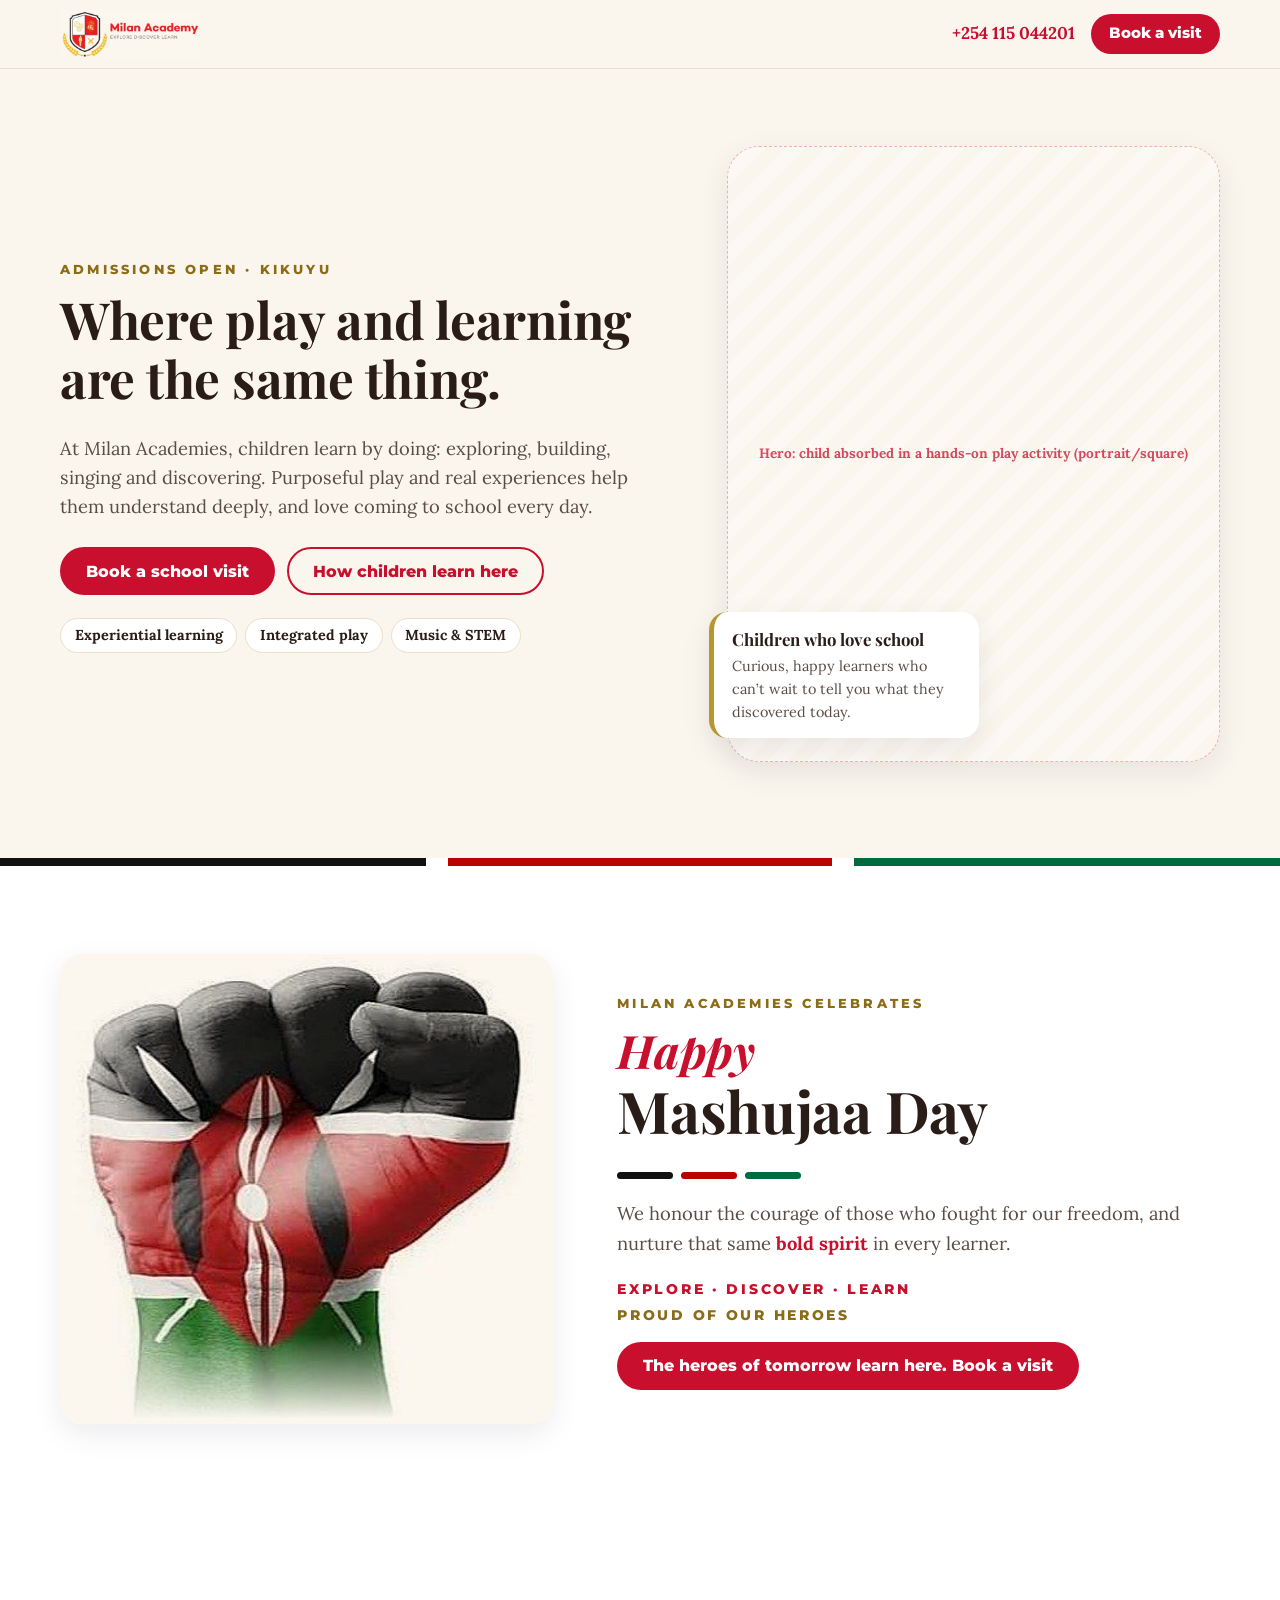
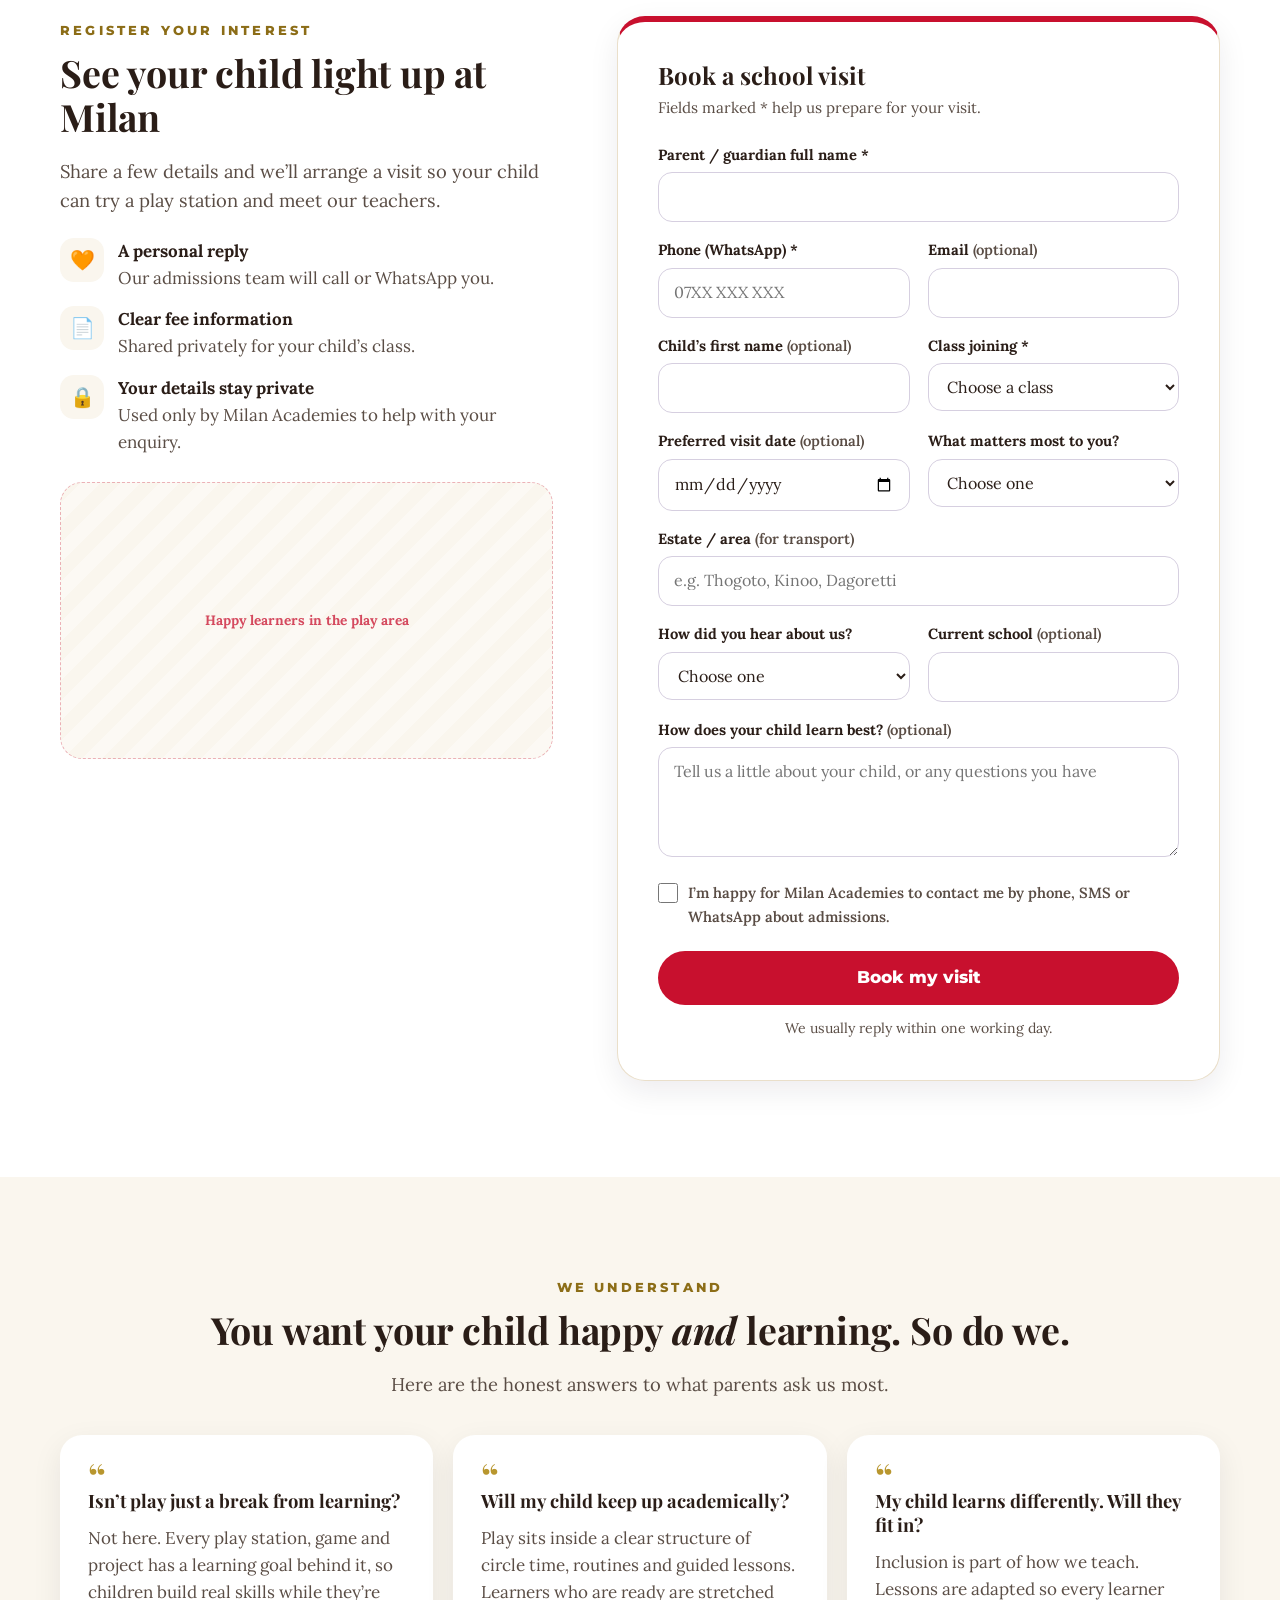
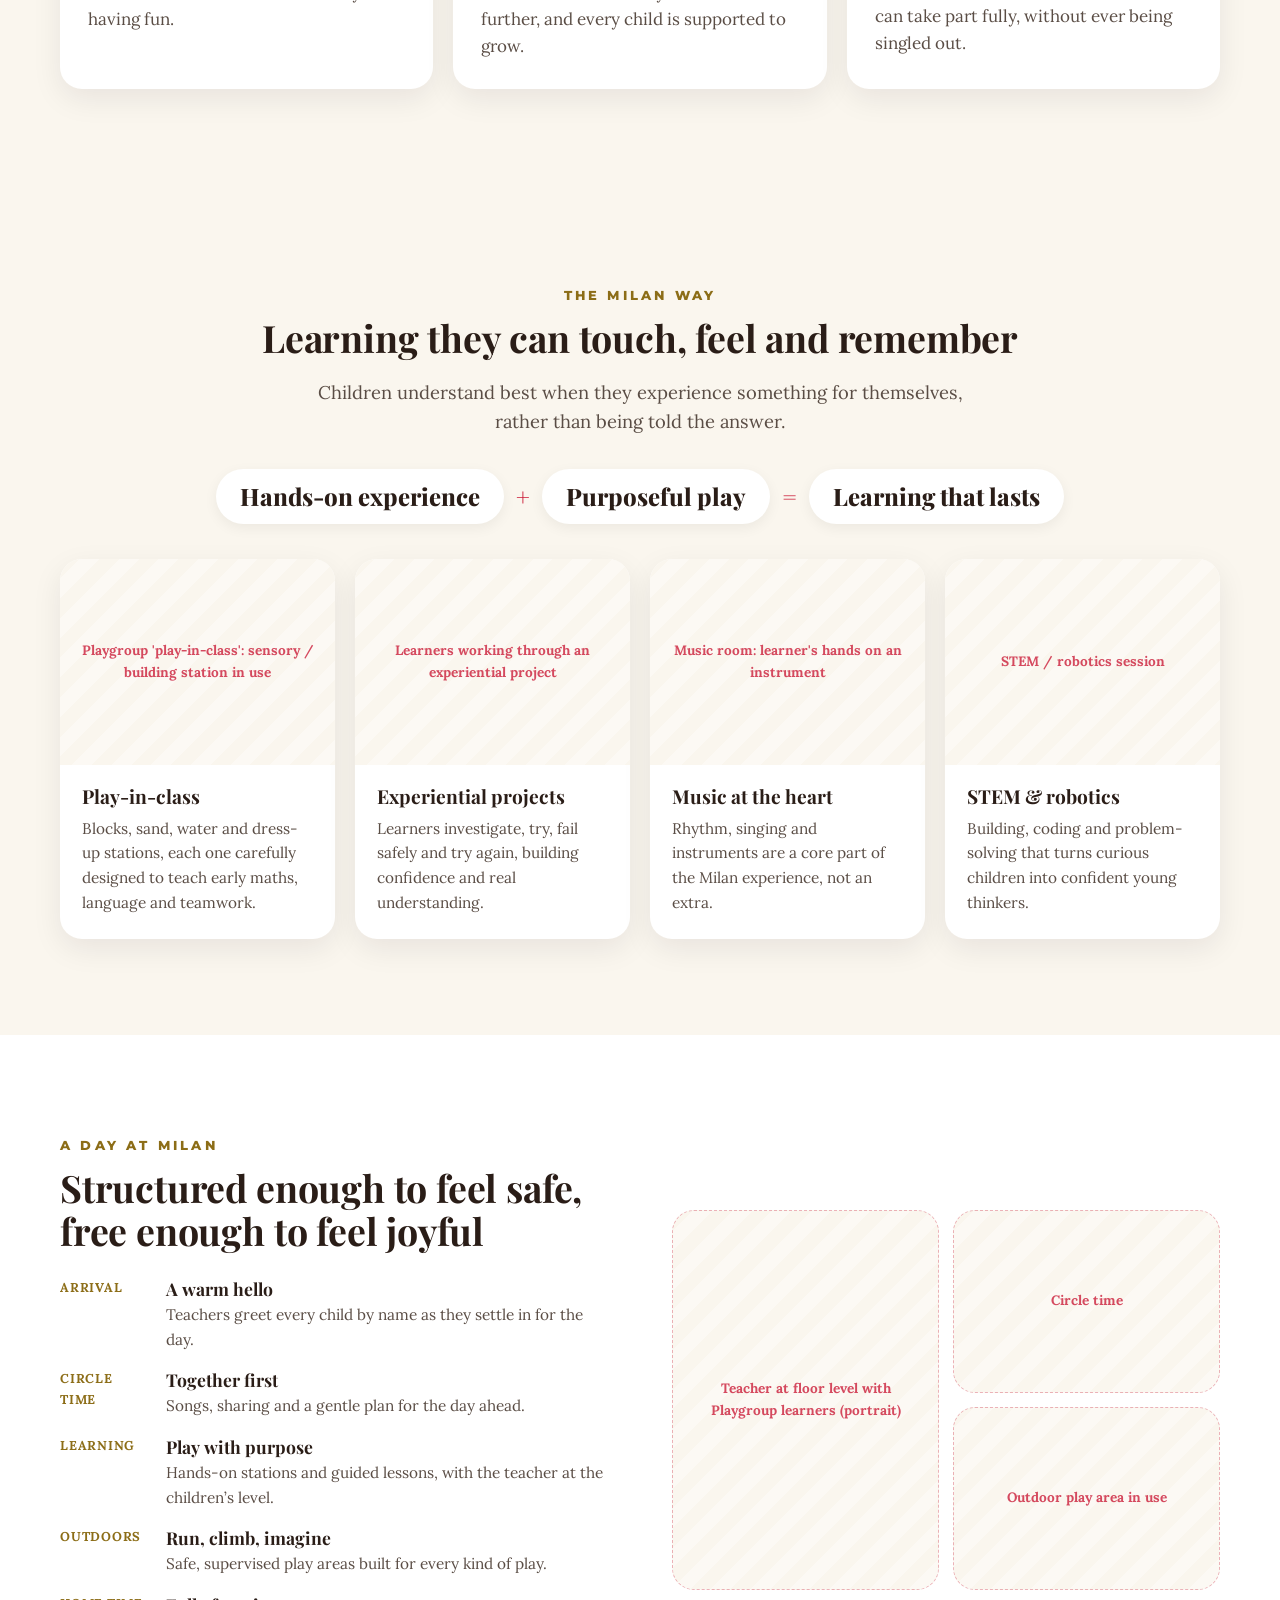
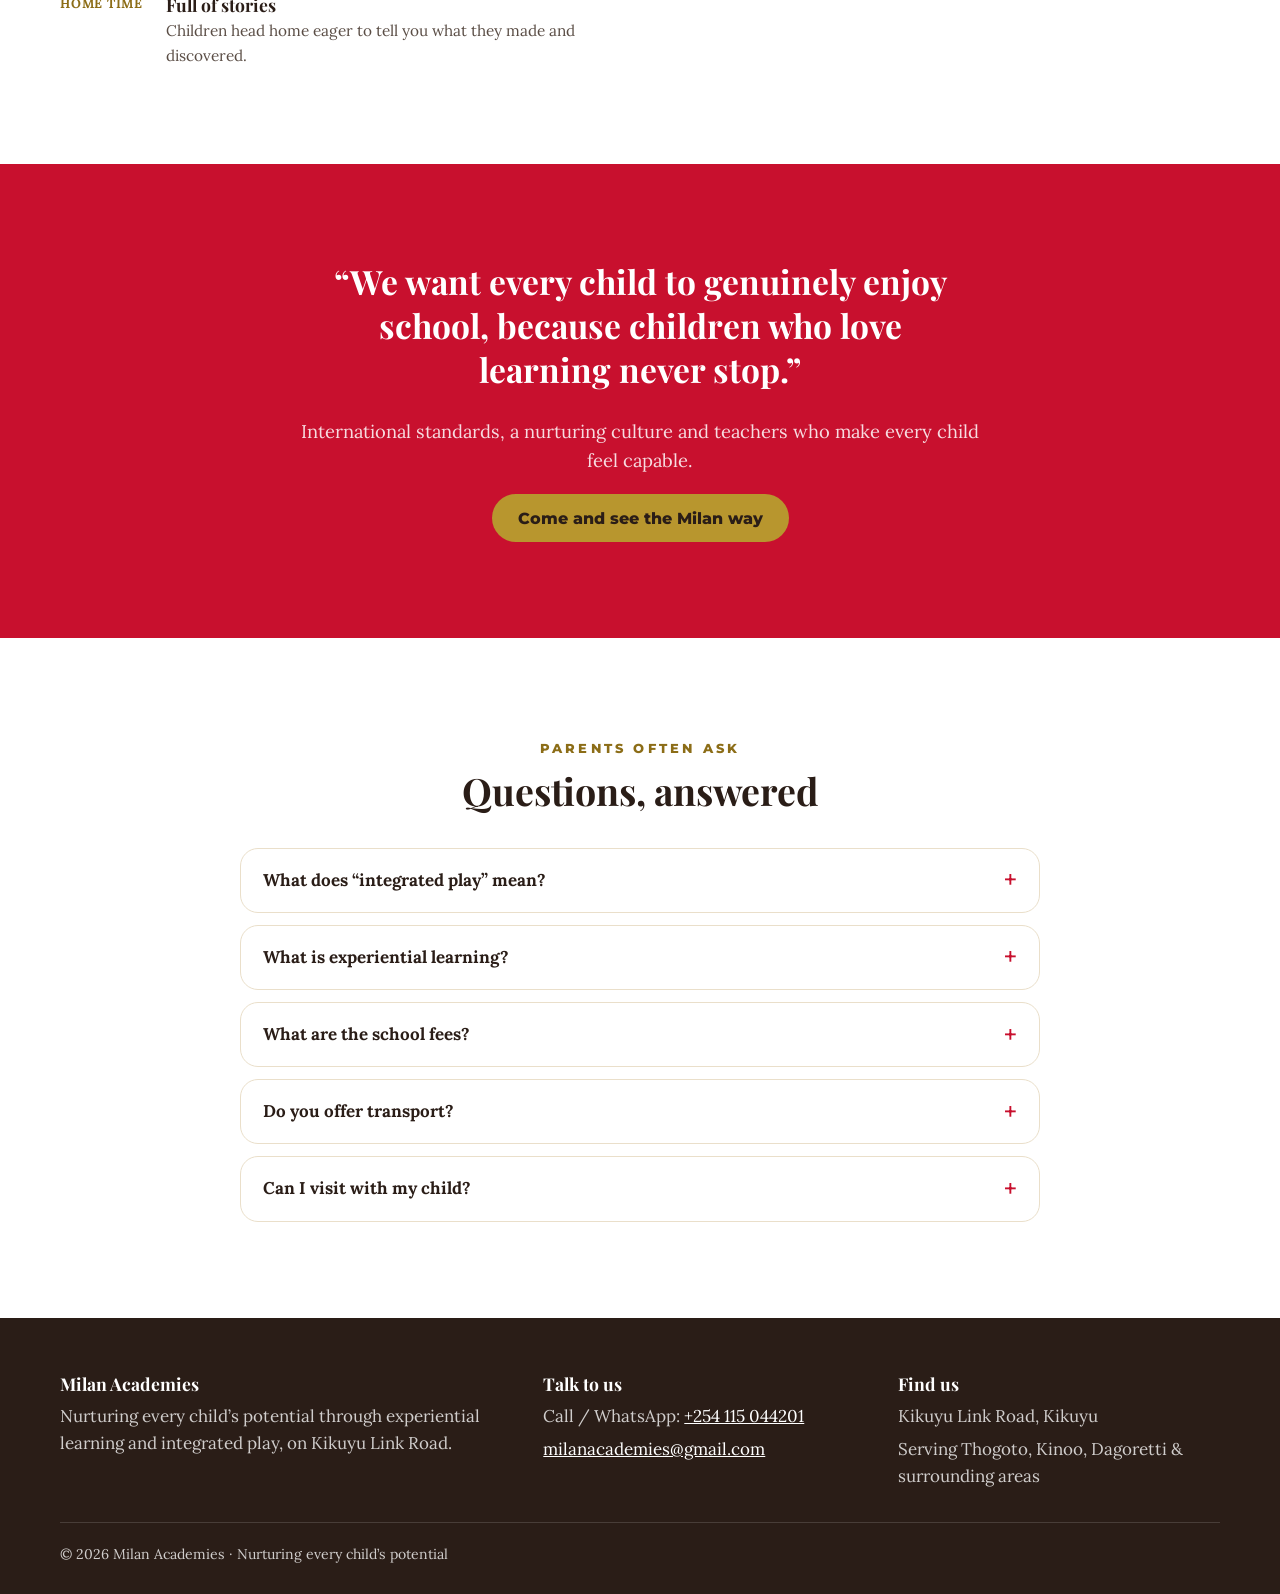
==== commit 946ff3f7: "Apply Milan brand palette and logo, add Mashujaa Day section Co-Authored-By: Claude Opus 5.5 <norepl" ====
--- a/index.html
+++ b/index.html
@@ -7,22 +7,25 @@
 <meta name="description" content="Milan Academies, Kikuyu: experiential learning and integrated play that help every child understand deeply and love school. Register your interest and book a visit.">
 <meta property="og:title" content="Milan Academies · Where play and learning are the same thing">
 <meta property="og:description" content="Hands-on, experiential learning, purposeful play, music and STEM in a safe, caring school on Kikuyu Link Road. Admissions open.">
-<meta property="og:image" content="images/hero.jpg">
+<meta property="og:image" content="images/mashujaa-poster.jpg">
 <link rel="preconnect" href="https://fonts.googleapis.com">
 <link rel="preconnect" href="https://fonts.gstatic.com" crossorigin>
-<link href="https://fonts.googleapis.com/css2?family=Baloo+2:wght@600;700;800&family=Nunito+Sans:wght@400;600;700;800&display=swap" rel="stylesheet">
+<link href="https://fonts.googleapis.com/css2?family=Lora:ital,wght@0,400;0,600;0,700;1,400&family=Montserrat:wght@600;700;800&family=Playfair+Display:ital,wght@0,700;0,800;1,700&display=swap" rel="stylesheet">
 <link rel="stylesheet" href="assets/landing.css">
 <style>
-  /* PROVISIONAL palette (no official Milan brand colours on file): calm teal + sunshine + coral.
-     Swap these tokens once the school confirms its colours. */
+  /* Milan palette, taken from the school crest and Mashujaa Day artwork: crimson, gold and cream. */
   :root {
-    --brand: #0F7C78; --brand-ink: #0D4B4A; --on-brand: #fff;
-    --accent: #F5B841; --accent-ink: #B4461F; --on-accent: #0D4B4A;
-    --coral: #E8664A;
-    --soft: #EDF7F5; --hero-bg: radial-gradient(circle at 10% 90%, #FDEBC4 0, transparent 40%), radial-gradient(circle at 90% 10%, #FBDCD3 0, transparent 35%), #EDF7F5;
-    --text: #1d2b2b; --muted: #4c5c5c; --foot-bg: #0d3b3a;
-    --font-head: "Baloo 2", system-ui, sans-serif; --font-body: "Nunito Sans", system-ui, sans-serif;
+    --brand: #C8102E; --brand-ink: #2A1D17; --on-brand: #fff;
+    --accent: #B8962E; --accent-ink: #8C6D17; --on-accent: #2A1D17;
+    --coral: #C8102E;
+    --soft: #FAF6EE; --hero-bg: #FAF6EE; --mash-bg: #fff;
+    --text: #2A1D17; --muted: #5a4d45; --foot-bg: #2A1D17; --line: #eadfca;
+    --font-head: "Playfair Display", Georgia, serif; --font-body: "Lora", Georgia, serif;
   }
+  .eyebrow { font-family: "Montserrat", system-ui, sans-serif; letter-spacing: .25em; }
+  .btn { font-family: "Montserrat", system-ui, sans-serif; }
+  .topbar { background: rgba(250,246,238,.95); }
+  .brandmark img { height: 48px; }
   h1, h2 { letter-spacing: -.005em; }
   .dots { display: flex; gap: 5px; }
   .dots i { width: 12px; height: 12px; border-radius: 50%; }
@@ -35,6 +38,11 @@
   .day-list .when { font-weight: 800; font-size: .8rem; letter-spacing: .06em; text-transform: uppercase; color: var(--accent-ink); padding-top: 3px; }
   .day-list strong { display: block; color: var(--brand-ink); font-family: var(--font-head); font-size: 1.1rem; }
   .day-list p { margin: 0; color: var(--muted); font-size: .96rem; }
+  .mash-title { font-size: clamp(2.2rem, 5.5vw, 3.6rem); }
+  .mash-title em { display: block; color: var(--brand); font-size: .8em; }
+  .mashujaa .lead strong { color: var(--brand); }
+  .mash-tag { font: 800 .85rem/1.9 "Montserrat", system-ui, sans-serif; letter-spacing: .2em; text-transform: uppercase; color: var(--brand); }
+  .mash-tag span { color: var(--accent-ink); }
 </style>
 <script>
   window.LANDING = {
@@ -52,9 +60,7 @@
 <header class="topbar">
   <div class="wrap">
     <a class="brandmark" href="#top" aria-label="Milan Academies home">
-      <!-- Replace with the official logo: <img src="images/logo.png" alt="Milan Academies"> -->
-      <span class="dots" aria-hidden="true"><i></i><i></i><i></i></span>
-      <span class="name">Milan Academies<small>Kikuyu Link Road</small></span>
+      <img src="images/logo.png" alt="Milan Academies, Explore Discover Learn" width="141" height="48">
     </a>
     <div class="top-actions">
       <a class="top-phone" href="tel:+254115044201">+254 115 044201</a>
@@ -84,6 +90,21 @@
       <div class="hero-media">
         <figure class="slot" data-slot="hero" data-label="Hero: child absorbed in a hands-on play activity (portrait/square)"></figure>
         <div class="hero-badge"><strong>Children who love school</strong>Curious, happy learners who can’t wait to tell you what they discovered today.</div>
+      </div>
+    </div>
+  </section>
+
+  <!-- MASHUJAA DAY -->
+  <section class="mashujaa">
+    <div class="wrap mashujaa-grid">
+      <div class="mashujaa-media"><img src="images/mashujaa.jpg" alt="A raised fist painted in the colours of the Kenyan flag" width="380" height="470"></div>
+      <div>
+        <span class="eyebrow">Milan Academies celebrates</span>
+        <h2 class="mash-title"><em>Happy</em> Mashujaa Day</h2>
+        <div class="flag-rule" aria-hidden="true"><i></i><i></i><i></i></div>
+        <p class="lead">We honour the courage of those who fought for our freedom, and nurture that same <strong>bold spirit</strong> in every learner.</p>
+        <p class="mash-tag">Explore · Discover · Learn<br><span>Proud of our heroes</span></p>
+        <a class="btn btn-primary" href="#register">The heroes of tomorrow learn here. Book a visit</a>
       </div>
     </div>
   </section>
--- a/assets/landing.css
+++ b/assets/landing.css
@@ -292,3 +292,18 @@
   html { scroll-behavior: auto; }
   .btn, .sticky-cta { transition: none; }
 }
+/* ---------- Mashujaa Day greeting ---------- */
+.mashujaa { background: var(--mash-bg, var(--soft)); position: relative; overflow: hidden; }
+.mashujaa::before {
+  content: ""; position: absolute; left: 0; right: 0; top: 0; height: 8px;
+  background: linear-gradient(90deg, #111 0 33.3%, #fff 33.3% 35%, #BB0000 35% 65%, #fff 65% 66.7%, #006B3F 66.7%);
+}
+.mashujaa-grid { display: grid; grid-template-columns: .9fr 1.1fr; gap: clamp(28px, 5vw, 64px); align-items: center; }
+.mashujaa-media img { width: 100%; border-radius: var(--radius); box-shadow: var(--shadow); }
+.mashujaa h2 .pre { display: block; font-size: .55em; letter-spacing: .3em; text-transform: uppercase; color: var(--accent-ink); }
+.flag-rule { display: flex; gap: 8px; margin: 1.1rem 0 1.3rem; }
+.flag-rule i { width: 56px; height: 7px; border-radius: 4px; background: #111; }
+.flag-rule i:nth-child(2) { background: #BB0000; } .flag-rule i:nth-child(3) { background: #006B3F; }
+.mashujaa .lead strong { color: var(--brand-ink); }
+@media (max-width: 820px) { .mashujaa-grid { grid-template-columns: 1fr; } .mashujaa-media { max-width: 420px; } }
+.sticky-cta:has(> [hidden]) { grid-template-columns: 1fr; }
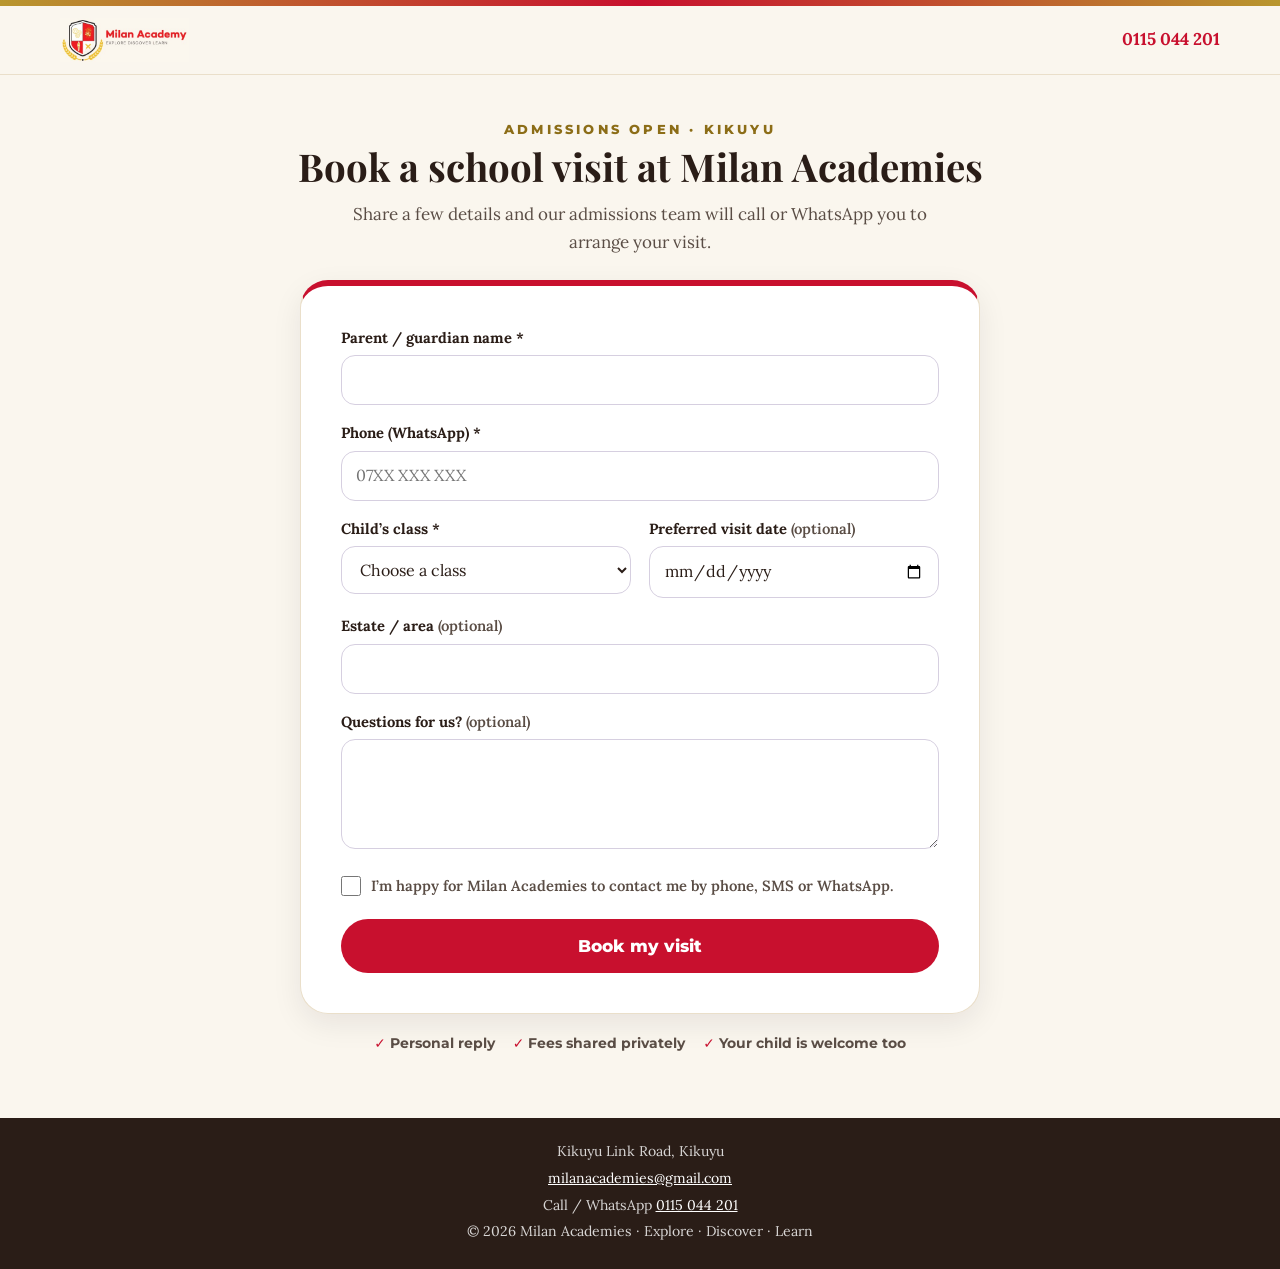
==== commit 21a38976: "Rebuild as form-first Meta ads landing page Logo header, one-line headline and the enquiry form only" ====
--- a/index.html
+++ b/index.html
@@ -3,127 +3,65 @@
 <head>
 <meta charset="utf-8">
 <meta name="viewport" content="width=device-width, initial-scale=1">
-<title>Milan Academies Admissions</title>
-<meta name="description" content="Milan Academies, Kikuyu: experiential learning and integrated play that help every child understand deeply and love school. Register your interest and book a visit.">
-<meta property="og:title" content="Milan Academies · Where play and learning are the same thing">
-<meta property="og:description" content="Hands-on, experiential learning, purposeful play, music and STEM in a safe, caring school on Kikuyu Link Road. Admissions open.">
-<meta property="og:image" content="images/mashujaa-poster.jpg">
+<title>Milan Academies · Book a School Visit</title>
+<meta name="description" content="Milan Academies, Kikuyu Link Road: experiential learning and purposeful play. Book a school visit.">
+<meta property="og:title" content="Milan Academies · Book a School Visit">
+<meta property="og:description" content="Milan Academies, Kikuyu Link Road: experiential learning and purposeful play. Book a school visit.">
+<meta property="og:image" content="images/logo.png">
+<meta name="theme-color" content="#C8102E">
+<link rel="icon" href="images/logo.png">
 <link rel="preconnect" href="https://fonts.googleapis.com">
 <link rel="preconnect" href="https://fonts.gstatic.com" crossorigin>
 <link href="https://fonts.googleapis.com/css2?family=Lora:ital,wght@0,400;0,600;0,700;1,400&family=Montserrat:wght@600;700;800&family=Playfair+Display:ital,wght@0,700;0,800;1,700&display=swap" rel="stylesheet">
 <link rel="stylesheet" href="assets/landing.css">
 <style>
-  /* Milan palette, taken from the school crest and Mashujaa Day artwork: crimson, gold and cream. */
   :root {
     --brand: #C8102E; --brand-ink: #2A1D17; --on-brand: #fff;
     --accent: #B8962E; --accent-ink: #8C6D17; --on-accent: #2A1D17;
-    --coral: #C8102E;
-    --soft: #FAF6EE; --hero-bg: #FAF6EE; --mash-bg: #fff;
-    --text: #2A1D17; --muted: #5a4d45; --foot-bg: #2A1D17; --line: #eadfca;
+    --soft: #FAF6EE; --hero-bg: #FAF6EE; --line: #eadfca;
+    --text: #2A1D17; --muted: #5a4d45; --foot-bg: #2A1D17;
+    --brandbar: linear-gradient(90deg, #B8962E, #C8102E 50%, #B8962E);
     --font-head: "Playfair Display", Georgia, serif; --font-body: "Lora", Georgia, serif;
   }
-  .eyebrow { font-family: "Montserrat", system-ui, sans-serif; letter-spacing: .25em; }
-  .btn { font-family: "Montserrat", system-ui, sans-serif; }
+  .eyebrow, .btn, .lp-trust { font-family: "Montserrat", system-ui, sans-serif; }
+  .eyebrow { letter-spacing: .25em; }
   .topbar { background: rgba(250,246,238,.95); }
-  .brandmark img { height: 48px; }
-  h1, h2 { letter-spacing: -.005em; }
-  .dots { display: flex; gap: 5px; }
-  .dots i { width: 12px; height: 12px; border-radius: 50%; }
-  .dots i:nth-child(1) { background: var(--brand); } .dots i:nth-child(2) { background: var(--accent); } .dots i:nth-child(3) { background: var(--coral); }
-  .play-equation { display: flex; flex-wrap: wrap; align-items: center; justify-content: center; gap: 12px; margin: 2rem 0 0; font-family: var(--font-head); font-weight: 800; font-size: clamp(1.1rem, 2.4vw, 1.5rem); color: var(--brand-ink); }
-  .play-equation span { background: #fff; border-radius: 999px; padding: .35em 1em; box-shadow: 0 4px 14px rgba(0,0,0,.06); }
-  .play-equation b { color: var(--coral); }
-  .day-list { list-style: none; padding: 0; margin: 1.4rem 0 0; display: grid; gap: 14px; }
-  .day-list li { display: grid; grid-template-columns: 92px 1fr; gap: 14px; align-items: start; }
-  .day-list .when { font-weight: 800; font-size: .8rem; letter-spacing: .06em; text-transform: uppercase; color: var(--accent-ink); padding-top: 3px; }
-  .day-list strong { display: block; color: var(--brand-ink); font-family: var(--font-head); font-size: 1.1rem; }
-  .day-list p { margin: 0; color: var(--muted); font-size: .96rem; }
-  .mash-title { font-size: clamp(2.2rem, 5.5vw, 3.6rem); }
-  .mash-title em { display: block; color: var(--brand); font-size: .8em; }
-  .mashujaa .lead strong { color: var(--brand); }
-  .mash-tag { font: 800 .85rem/1.9 "Montserrat", system-ui, sans-serif; letter-spacing: .2em; text-transform: uppercase; color: var(--brand); }
-  .mash-tag span { color: var(--accent-ink); }
 </style>
 <script>
   window.LANDING = {
     school: "Milan Academies",
+    phone: "0115 044 201",
     whatsapp: "254115044201",
     waIntro: "Hello Milan Academies, I have just registered my interest on your website and would like to book a school visit.",
     formEndpoint: "",          // optional: also copy each enquiry to a Google Sheet / Privyr webhook (Netlify Forms already stores them)
-    metaPixelId: "",           // paste the Milan Meta Pixel ID here
-    thankYouUrl: "thank-you.html",   // registrations go here after submitting
-    campaign: "MILAN_LEAD_IF_AllSchool_PROS_OCT26"
+    metaPixelId: "",           // paste the school's Meta Pixel ID here (same ID on index.html and thank-you.html)
+    thankYouUrl: "thank-you.html",
+    campaign: "MILAN_LEAD_LP_AllSchool_PROS_OCT26"
   };
 </script>
 </head>
-<body class="form-first">
+<body class="lp">
+<div class="brandbar" aria-hidden="true"></div>
 <header class="topbar">
   <div class="wrap">
     <a class="brandmark" href="#top" aria-label="Milan Academies home">
-      <img src="images/logo.png" alt="Milan Academies, Explore Discover Learn" width="141" height="48">
+      <img src="images/logo.png" alt="Milan Academies, Explore · Discover · Learn" width="141" height="48">
     </a>
-    <div class="top-actions">
-      <a class="top-phone" href="tel:+254115044201">+254 115 044201</a>
-      <a class="btn btn-primary btn-small" href="#register">Book a visit</a>
-    </div>
+    <div class="top-actions"><a class="top-phone" data-contact="tel"></a></div>
   </div>
 </header>
 
 <main id="top">
-  <!-- HERO -->
-  <section class="hero">
-    <div class="wrap hero-grid">
-      <div>
-        <span class="eyebrow">Admissions open · Kikuyu</span>
-        <h1>Where play and learning are the same thing.</h1>
-        <p class="lead">At Milan Academies, children learn by doing: exploring, building, singing and discovering. Purposeful play and real experiences help them understand deeply, and love coming to school every day.</p>
-        <div class="hero-ctas">
-          <a class="btn btn-primary" href="#register">Book a school visit</a>
-          <a class="btn btn-ghost" href="#approach">How children learn here</a>
-        </div>
-        <ul class="chips">
-          <li>Experiential learning</li>
-          <li>Integrated play</li>
-          <li>Music &amp; STEM</li>
-        </ul>
-      </div>
-      <div class="hero-media">
-        <figure class="slot" data-slot="hero" data-label="Hero: child absorbed in a hands-on play activity (portrait/square)"></figure>
-        <div class="hero-badge"><strong>Children who love school</strong>Curious, happy learners who can’t wait to tell you what they discovered today.</div>
-      </div>
+  <section class="lp-hero">
+    <div class="wrap">
+      <span class="eyebrow">Admissions open &middot; Kikuyu</span>
+      <h1>Book a school visit at Milan Academies</h1>
+      <p>Share a few details and our admissions team will call or WhatsApp you to arrange your visit.</p>
     </div>
   </section>
 
-  <!-- MASHUJAA DAY -->
-  <section class="mashujaa">
-    <div class="wrap mashujaa-grid">
-      <div class="mashujaa-media"><img src="images/mashujaa.jpg" alt="A raised fist painted in the colours of the Kenyan flag" width="380" height="470"></div>
-      <div>
-        <span class="eyebrow">Milan Academies celebrates</span>
-        <h2 class="mash-title"><em>Happy</em> Mashujaa Day</h2>
-        <div class="flag-rule" aria-hidden="true"><i></i><i></i><i></i></div>
-        <p class="lead">We honour the courage of those who fought for our freedom, and nurture that same <strong>bold spirit</strong> in every learner.</p>
-        <p class="mash-tag">Explore · Discover · Learn<br><span>Proud of our heroes</span></p>
-        <a class="btn btn-primary" href="#register">The heroes of tomorrow learn here. Book a visit</a>
-      </div>
-    </div>
-  </section>
-
-  <!-- REGISTER -->
-  <section class="register" id="register">
-    <div class="wrap register-grid">
-      <div class="register-aside">
-        <span class="eyebrow">Register your interest</span>
-        <h2>See your child light up at Milan</h2>
-        <p class="lead">Share a few details and we’ll arrange a visit so your child can try a play station and meet our teachers.</p>
-        <ul class="assure">
-          <li><span class="ic">🧡</span><div><b>A personal reply</b>Our admissions team will call or WhatsApp you.</div></li>
-          <li><span class="ic">📄</span><div><b>Clear fee information</b>Shared privately for your child’s class.</div></li>
-          <li><span class="ic">🔒</span><div><b>Your details stay private</b>Used only by Milan Academies to help with your enquiry.</div></li>
-        </ul>
-        <figure class="slot slot-wide" data-slot="register-side" data-label="Happy learners in the play area"></figure>
-      </div>
-
+  <section class="lp-form" id="register">
+    <div class="wrap">
       <div class="form-card">
         <form name="milan-admissions" method="POST" action="/thank-you.html" data-netlify="true" netlify-honeypot="website" data-register novalidate>
           <input type="hidden" name="form-name" value="milan-admissions">
@@ -135,216 +73,55 @@
           <input type="hidden" name="utm_content">
           <input type="hidden" name="utm_term">
           <input type="hidden" name="fbclid">
-          <h3>Book a school visit</h3>
-          <p class="sub">Fields marked * help us prepare for your visit.</p>
           <div class="fgrid">
             <div class="field full">
-              <label for="parent_name">Parent / guardian full name *</label>
+              <label for="parent_name">Parent / guardian name *</label>
               <input id="parent_name" name="parent_name" type="text" autocomplete="name" required data-summary="Parent">
               <div class="err">Please tell us your name.</div>
             </div>
-            <div class="field">
+            <div class="field full">
               <label for="phone">Phone (WhatsApp) *</label>
-              <input id="phone" name="phone" type="tel" autocomplete="tel" placeholder="07XX XXX XXX" required data-summary="Phone">
+              <input id="phone" name="phone" type="tel" inputmode="tel" autocomplete="tel" placeholder="07XX XXX XXX" required data-summary="Phone">
               <div class="err">Please enter a valid phone number.</div>
             </div>
             <div class="field">
-              <label for="email">Email <span class="opt">(optional)</span></label>
-              <input id="email" name="email" type="email" autocomplete="email">
-              <div class="err">Please check your email address.</div>
-            </div>
-            <div class="field">
-              <label for="child_name">Child’s first name <span class="opt">(optional)</span></label>
-              <input id="child_name" name="child_name" type="text" data-summary="Child">
-            </div>
-            <div class="field">
-              <label for="grade">Class joining *</label>
-              <select id="grade" name="grade" required data-summary="Class">
-                <option value="">Choose a class</option>
-                <optgroup label="Early Years"><option>Playgroup</option><option>PP1</option><option>PP2</option></optgroup>
-                <optgroup label="Primary"><option>Grade 1</option><option>Grade 2</option><option>Grade 3</option><option>Grade 4</option><option>Grade 5</option><option>Grade 6</option></optgroup>
-                <option>Not sure yet, please advise</option>
-              </select>
+              <label for="grade">Child’s class *</label>
+              <select id="grade" name="grade" required data-summary="Class"><option value="">Choose a class</option><optgroup label="Early Years"><option>Playgroup</option><option>PP1</option><option>PP2</option></optgroup><optgroup label="Primary"><option>Grade 1</option><option>Grade 2</option><option>Grade 3</option><option>Grade 4</option><option>Grade 5</option><option>Grade 6</option></optgroup><option>Not sure yet, please advise</option></select>
               <div class="err">Please choose a class.</div>
             </div>
             <div class="field">
               <label for="visit_date">Preferred visit date <span class="opt">(optional)</span></label>
               <input id="visit_date" name="visit_date" type="date" data-summary="Visit date">
             </div>
-            <div class="field">
-              <label for="interest">What matters most to you?</label>
-              <select id="interest" name="interest" data-summary="Interested in">
-                <option value="">Choose one</option>
-                <option>Play-based early years</option><option>Experiential learning</option><option>Music</option><option>STEM &amp; robotics</option><option>Inclusion &amp; support</option><option>Stretching an advanced learner</option>
-              </select>
+
+            <div class="field full">
+              <label for="area">Estate / area <span class="opt">(optional)</span></label>
+              <input id="area" name="area" type="text" data-summary="Area">
             </div>
             <div class="field full">
-              <label for="area">Estate / area <span class="opt">(for transport)</span></label>
-              <input id="area" name="area" type="text" placeholder="e.g. Thogoto, Kinoo, Dagoretti" data-summary="Area">
-            </div>
-            <div class="field">
-              <label for="heard">How did you hear about us?</label>
-              <select id="heard" name="heard"><option value="">Choose one</option><option>Facebook</option><option>Instagram</option><option>WhatsApp</option><option>A friend or family</option><option>Drove past the school</option><option>Other</option></select>
-            </div>
-            <div class="field">
-              <label for="current_school">Current school <span class="opt">(optional)</span></label>
-              <input id="current_school" name="current_school" type="text">
-            </div>
-            <div class="field full">
-              <label for="notes">How does your child learn best? <span class="opt">(optional)</span></label>
-              <textarea id="notes" name="notes" placeholder="Tell us a little about your child, or any questions you have"></textarea>
+              <label for="notes">Questions for us? <span class="opt">(optional)</span></label>
+              <textarea id="notes" name="notes" rows="2"></textarea>
             </div>
             <div class="hp" aria-hidden="true"><label>Leave empty<input type="text" name="website" tabindex="-1" autocomplete="off"></label></div>
             <div class="field full">
-              <label class="consent"><input type="checkbox" name="consent" value="yes" required> <span>I’m happy for Milan Academies to contact me by phone, SMS or WhatsApp about admissions.</span></label>
+              <label class="consent"><input type="checkbox" name="consent" value="yes" required> <span>I’m happy for Milan Academies to contact me by phone, SMS or WhatsApp.</span></label>
               <div class="err">Please tick this so we can get back to you.</div>
             </div>
             <div class="full">
               <button class="btn btn-primary" type="submit">Book my visit</button>
-              <p class="form-note">We usually reply within one working day.</p>
             </div>
           </div>
         </form>
-        <div class="thanks" role="status">
-          <div class="big">🌟</div>
-          <h3>Thank you<span data-thanks-name></span>!</h3>
-          <p>Your details have reached Milan Academies. Our admissions team will call or WhatsApp you soon to arrange your visit.</p>
-          <p>Prefer to chat right away?</p>
-          <a class="btn btn-wa" data-wa-continue href="https://wa.me/254115044201" target="_blank" rel="noopener">Continue on WhatsApp</a>
-        </div>
       </div>
-    </div>
-  </section>
-
-  <!-- WE HEAR YOU -->
-  <section class="hear">
-    <div class="wrap">
-      <div class="center">
-        <span class="eyebrow">We understand</span>
-        <h2>You want your child happy <em>and</em> learning. So do we.</h2>
-        <p class="lead">Here are the honest answers to what parents ask us most.</p>
-      </div>
-      <div class="hear-grid">
-        <div class="worry">
-          <div class="q">Isn’t play just a break from learning?</div>
-          <p>Not here. Every play station, game and project has a learning goal behind it, so children build real skills while they’re having fun.</p>
-        </div>
-        <div class="worry">
-          <div class="q">Will my child keep up academically?</div>
-          <p>Play sits inside a clear structure of circle time, routines and guided lessons. Learners who are ready are stretched further, and every child is supported to grow.</p>
-        </div>
-        <div class="worry">
-          <div class="q">My child learns differently. Will they fit in?</div>
-          <p>Inclusion is part of how we teach. Lessons are adapted so every learner can take part fully, without ever being singled out.</p>
-        </div>
-      </div>
-    </div>
-  </section>
-
-  <!-- APPROACH -->
-  <section class="features" id="approach">
-    <div class="wrap">
-      <div class="center">
-        <span class="eyebrow">The Milan way</span>
-        <h2>Learning they can touch, feel and remember</h2>
-        <p class="lead">Children understand best when they experience something for themselves, rather than being told the answer.</p>
-        <div class="play-equation"><span>Hands-on experience</span><b>+</b><span>Purposeful play</span><b>=</b><span>Learning that lasts</span></div>
-      </div>
-      <div class="feature-grid" style="--cols:4">
-        <article class="feature">
-          <figure class="slot" data-slot="feature-play-in-class" data-label="Playgroup 'play-in-class': sensory / building station in use"></figure>
-          <div class="body"><h3>Play-in-class</h3><p>Blocks, sand, water and dress-up stations, each one carefully designed to teach early maths, language and teamwork.</p></div>
-        </article>
-        <article class="feature">
-          <figure class="slot" data-slot="feature-experiential" data-label="Learners working through an experiential project"></figure>
-          <div class="body"><h3>Experiential projects</h3><p>Learners investigate, try, fail safely and try again, building confidence and real understanding.</p></div>
-        </article>
-        <article class="feature">
-          <figure class="slot" data-slot="feature-music" data-label="Music room: learner's hands on an instrument"></figure>
-          <div class="body"><h3>Music at the heart</h3><p>Rhythm, singing and instruments are a core part of the Milan experience, not an extra.</p></div>
-        </article>
-        <article class="feature">
-          <figure class="slot" data-slot="feature-stem" data-label="STEM / robotics session"></figure>
-          <div class="body"><h3>STEM &amp; robotics</h3><p>Building, coding and problem-solving that turns curious children into confident young thinkers.</p></div>
-        </article>
-      </div>
-    </div>
-  </section>
-
-  <!-- A DAY AT MILAN -->
-  <section>
-    <div class="wrap split">
-      <div>
-        <span class="eyebrow">A day at Milan</span>
-        <h2>Structured enough to feel safe, free enough to feel joyful</h2>
-        <ul class="day-list">
-          <li><span class="when">Arrival</span><div><strong>A warm hello</strong><p>Teachers greet every child by name as they settle in for the day.</p></div></li>
-          <li><span class="when">Circle time</span><div><strong>Together first</strong><p>Songs, sharing and a gentle plan for the day ahead.</p></div></li>
-          <li><span class="when">Learning</span><div><strong>Play with purpose</strong><p>Hands-on stations and guided lessons, with the teacher at the children’s level.</p></div></li>
-          <li><span class="when">Outdoors</span><div><strong>Run, climb, imagine</strong><p>Safe, supervised play areas built for every kind of play.</p></div></li>
-          <li><span class="when">Home time</span><div><strong>Full of stories</strong><p>Children head home eager to tell you what they made and discovered.</p></div></li>
-        </ul>
-      </div>
-      <div class="mosaic">
-        <figure class="slot" data-slot="day-teacher-floor" data-label="Teacher at floor level with Playgroup learners (portrait)"></figure>
-        <figure class="slot" data-slot="day-circle" data-label="Circle time"></figure>
-        <figure class="slot" data-slot="day-outdoor" data-label="Outdoor play area in use"></figure>
-      </div>
-    </div>
-  </section>
-
-  <!-- TRUST BAND -->
-  <section class="band center">
-    <div class="wrap">
-      <p class="promise">“We want every child to genuinely enjoy school, because children who love learning never stop.”</p>
-      <p class="lead" style="margin-inline:auto">International standards, a nurturing culture and teachers who make every child feel capable.</p>
-      <a class="btn btn-accent" href="#register">Come and see the Milan way</a>
-    </div>
-  </section>
-
-  <!-- FAQ -->
-  <section>
-    <div class="wrap">
-      <div class="center"><span class="eyebrow">Parents often ask</span><h2>Questions, answered</h2></div>
-      <div class="faq">
-        <details><summary>What does “integrated play” mean?</summary><p>Play isn’t separate from lessons. It’s how lessons happen, especially in the early years. A sand table teaches measuring, a building corner teaches shapes and teamwork, and a pretend shop teaches numbers and language.</p></details>
-        <details><summary>What is experiential learning?</summary><p>Learners work through real tasks and projects themselves instead of just being told the answer. They remember more, think more independently and grow in confidence.</p></details>
-        <details><summary>What are the school fees?</summary><p>Our fee structure varies by class and is shared directly with parents. Tell us the class your child is joining in the form, or call/WhatsApp +254 115 044201.</p></details>
-        <details><summary>Do you offer transport?</summary><p>Share your estate in Thogoto, Kinoo, Dagoretti or nearby, and we’ll confirm whether our transport covers your route, plus the charges.</p></details>
-        <details><summary>Can I visit with my child?</summary><p>Yes, please do! Choose a date in the form or call +254 115 044201. Your child is welcome to join a play station while you talk with our teachers.</p></details>
-      </div>
+      <ul class="lp-trust"><li>Personal reply</li><li>Fees shared privately</li><li>Your child is welcome too</li></ul>
     </div>
   </section>
 </main>
 
-<footer class="foot">
-  <div class="wrap foot-grid">
-    <div>
-      <h3>Milan Academies</h3>
-      <p>Nurturing every child’s potential through experiential learning and integrated play, on Kikuyu Link Road.</p>
-    </div>
-    <div>
-      <h3>Talk to us</h3>
-      <ul>
-        <li>Call / WhatsApp: <a href="tel:+254115044201">+254 115 044201</a></li>
-        <li><a href="mailto:milanacademies@gmail.com">milanacademies@gmail.com</a></li>
-      </ul>
-    </div>
-    <div>
-      <h3>Find us</h3>
-      <ul>
-        <li>Kikuyu Link Road, Kikuyu</li>
-        <li>Serving Thogoto, Kinoo, Dagoretti &amp; surrounding areas</li>
-      </ul>
-    </div>
-  </div>
-  <div class="wrap small">© <span data-year></span> Milan Academies · Nurturing every child’s potential</div>
+<footer class="foot-mini">
+  <p>Kikuyu Link Road, Kikuyu</p><p><a href="mailto:milanacademies@gmail.com">milanacademies@gmail.com</a></p><p>Call / WhatsApp <a data-contact="tel"></a></p>
+  <p>© <span data-year></span> Milan Academies &middot; Explore · Discover · Learn</p>
 </footer>
-
-<div class="sticky-cta">
-  <a class="btn btn-wa" href="https://wa.me/254115044201?text=Hello%20Milan%20Academies%2C%20I%27d%20like%20to%20ask%20about%20admissions" target="_blank" rel="noopener">WhatsApp</a>
-  <a class="btn btn-primary" href="#register">Book a visit</a>
-</div>
 
 <script src="assets/landing.js"></script>
 </body>
--- a/assets/landing.css
+++ b/assets/landing.css
@@ -292,18 +292,22 @@
   html { scroll-behavior: auto; }
   .btn, .sticky-cta { transition: none; }
 }
-/* ---------- Mashujaa Day greeting ---------- */
-.mashujaa { background: var(--mash-bg, var(--soft)); position: relative; overflow: hidden; }
-.mashujaa::before {
-  content: ""; position: absolute; left: 0; right: 0; top: 0; height: 8px;
-  background: linear-gradient(90deg, #111 0 33.3%, #fff 33.3% 35%, #BB0000 35% 65%, #fff 65% 66.7%, #006B3F 66.7%);
-}
-.mashujaa-grid { display: grid; grid-template-columns: .9fr 1.1fr; gap: clamp(28px, 5vw, 64px); align-items: center; }
-.mashujaa-media img { width: 100%; border-radius: var(--radius); box-shadow: var(--shadow); }
-.mashujaa h2 .pre { display: block; font-size: .55em; letter-spacing: .3em; text-transform: uppercase; color: var(--accent-ink); }
-.flag-rule { display: flex; gap: 8px; margin: 1.1rem 0 1.3rem; }
-.flag-rule i { width: 56px; height: 7px; border-radius: 4px; background: #111; }
-.flag-rule i:nth-child(2) { background: #BB0000; } .flag-rule i:nth-child(3) { background: #006B3F; }
-.mashujaa .lead strong { color: var(--brand-ink); }
-@media (max-width: 820px) { .mashujaa-grid { grid-template-columns: 1fr; } .mashujaa-media { max-width: 420px; } }
+
 .sticky-cta:has(> [hidden]) { grid-template-columns: 1fr; }
+
+/* ---------- Form-first ad landing ---------- */
+.brandbar { height: 6px; background: var(--brandbar, var(--brand)); }
+.lp-hero { background: var(--hero-bg); padding: clamp(22px, 4vw, 40px) 0 6px; text-align: center; }
+.lp-hero .eyebrow { margin-bottom: .4rem; }
+.lp-hero h1 { font-size: clamp(1.55rem, 4.6vw, 2.4rem); margin: 0 0 .35em; }
+.lp-hero p { margin: 0 auto; max-width: 54ch; color: var(--muted); }
+.lp-form { background: var(--hero-bg); padding: 18px 0 clamp(40px, 6vw, 64px); }
+.lp-form .form-card { max-width: 680px; margin: 0 auto; }
+.lp-trust { list-style: none; padding: 0; margin: 18px auto 0; display: flex; flex-wrap: wrap; justify-content: center; gap: 6px 18px; font-size: .86rem; font-weight: 700; color: var(--muted); }
+.lp-trust li::before { content: "✓ "; color: var(--brand); }
+.foot-mini { background: var(--foot-bg); color: rgba(255,255,255,.82); text-align: center; padding: 22px 16px; font-size: .88rem; }
+.foot-mini p { margin: 0 0 .3em; }
+.foot-mini a { color: #fff; }
+.label-like { display: block; font-weight: 800; font-size: .92rem; color: var(--brand-ink); margin-bottom: 6px; }
+.fixed-date { margin: 0; min-height: 48px; display: flex; align-items: center; padding: 0 .9em; border-radius: 14px; background: var(--soft); font-weight: 800; color: var(--brand); }
+body.lp { padding-bottom: 0; }
